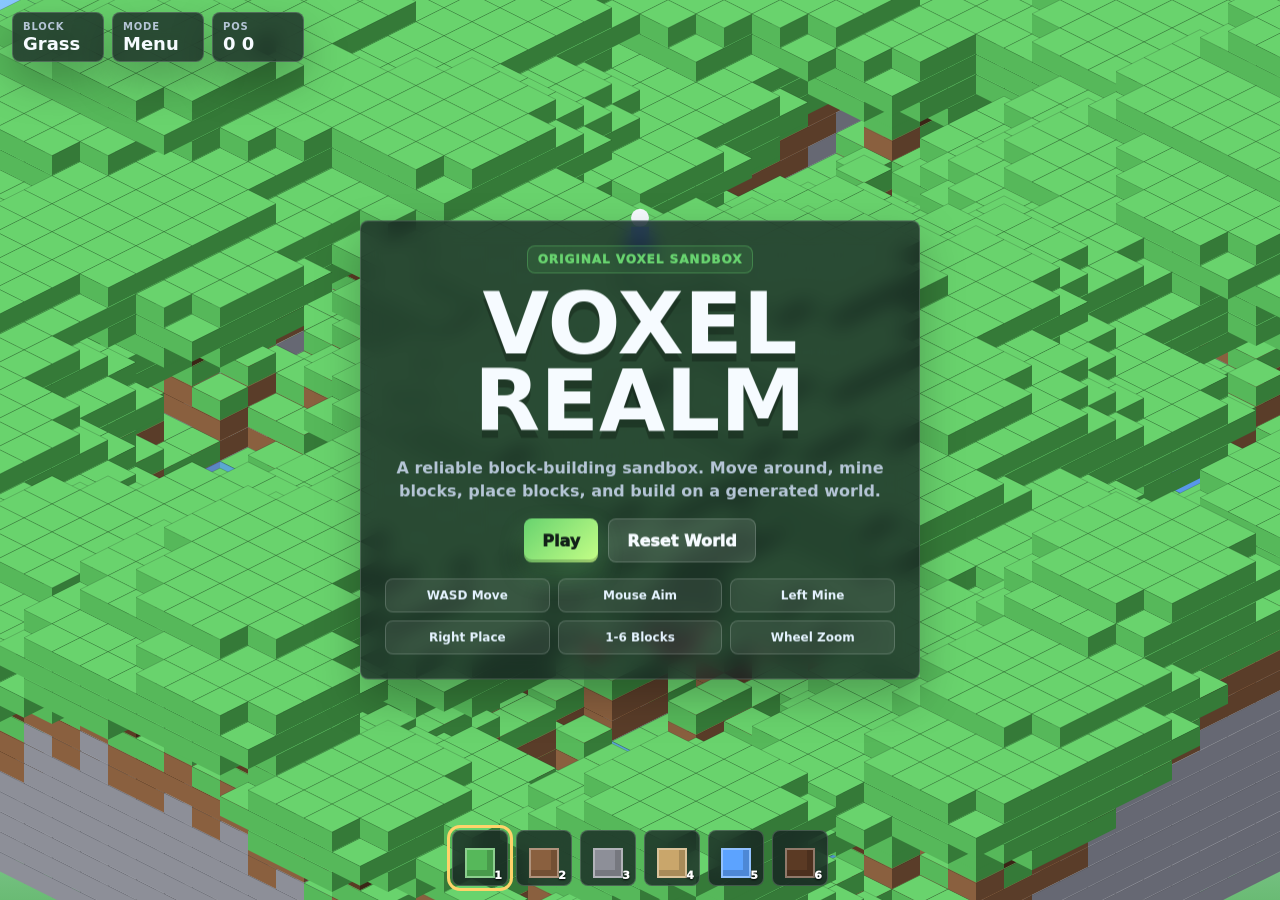
==== index.html @ 58f5f8c8 "Add files via upload" ====
<!doctype html>
<html lang="en">
<head>
  <meta charset="utf-8">
  <meta name="viewport" content="width=device-width, initial-scale=1">
  <title>Voxel Realm</title>
  <link rel="stylesheet" href="./styles.css">
</head>
<body>
  <canvas id="game" width="960" height="540"></canvas>

  <header class="hud" aria-hidden="true">
    <div class="metric"><span>Block</span><strong id="blockName">Grass</strong></div>
    <div class="metric"><span>Mode</span><strong id="mode">Build</strong></div>
    <div class="metric"><span>Pos</span><strong id="pos">0 0</strong></div>
  </header>

  <section class="panel" id="menu">
    <p class="eyebrow">Original voxel sandbox</p>
    <h1>Voxel Realm</h1>
    <p class="copy">A reliable block-building sandbox. Move around, mine blocks, place blocks, and build on a generated world.</p>
    <div class="actions">
      <button id="startBtn" type="button">Play</button>
      <button class="ghost" id="resetBtn" type="button">Reset World</button>
    </div>
    <div class="keys">
      <span>WASD Move</span>
      <span>Mouse Aim</span>
      <span>Left Mine</span>
      <span>Right Place</span>
      <span>1-6 Blocks</span>
      <span>Wheel Zoom</span>
    </div>
  </section>

  <footer class="hotbar" aria-label="Block hotbar">
    <button class="slot active" data-slot="0" type="button"><i style="--c:#56b85a"></i><span>1</span></button>
    <button class="slot" data-slot="1" type="button"><i style="--c:#8a603f"></i><span>2</span></button>
    <button class="slot" data-slot="2" type="button"><i style="--c:#8d8f98"></i><span>3</span></button>
    <button class="slot" data-slot="3" type="button"><i style="--c:#c9a66b"></i><span>4</span></button>
    <button class="slot" data-slot="4" type="button"><i style="--c:#5ca3ff"></i><span>5</span></button>
    <button class="slot" data-slot="5" type="button"><i style="--c:#5b3a24"></i><span>6</span></button>
  </footer>

  <script src="./src/main.js"></script>
</body>
</html>
---- styles.css ----
:root {
  color-scheme: dark;
  --ink: #f6fbff;
  --muted: #b5c5d6;
  --panel: rgba(18, 24, 31, 0.72);
  --line: rgba(246, 251, 255, 0.18);
  --green: #68d36f;
  --gold: #ffd36a;
  font-family: Inter, ui-sans-serif, system-ui, -apple-system, BlinkMacSystemFont, "Segoe UI", sans-serif;
}

* {
  box-sizing: border-box;
}

html,
body {
  width: 100%;
  height: 100%;
  margin: 0;
  overflow: hidden;
  background: #89c8ff;
  color: var(--ink);
}

#game {
  position: fixed;
  inset: 0;
}

canvas {
  display: block;
}

.shade {
  position: fixed;
  inset: 0;
  pointer-events: none;
  background:
    radial-gradient(circle at 50% 42%, transparent 42%, rgba(0, 0, 0, 0.16) 78%),
    linear-gradient(180deg, rgba(255, 255, 255, 0.06), transparent 35%, rgba(0, 0, 0, 0.12));
}

.crosshair {
  position: fixed;
  left: 50%;
  top: 50%;
  width: 22px;
  height: 22px;
  transform: translate(-50%, -50%);
  pointer-events: none;
}

.crosshair::before,
.crosshair::after {
  content: "";
  position: absolute;
  background: rgba(255, 255, 255, 0.88);
  box-shadow: 0 1px 3px rgba(0, 0, 0, 0.45);
}

.crosshair::before {
  left: 10px;
  top: 0;
  width: 2px;
  height: 22px;
}

.crosshair::after {
  left: 0;
  top: 10px;
  width: 22px;
  height: 2px;
}

.hud {
  position: fixed;
  left: 0;
  top: 0;
  z-index: 4;
  display: flex;
  gap: 8px;
  padding: 12px;
  pointer-events: none;
}

.metric,
.panel,
.slot {
  border: 1px solid var(--line);
  border-radius: 8px;
  background: var(--panel);
  box-shadow: 0 18px 44px rgba(0, 0, 0, 0.25);
  backdrop-filter: blur(10px);
}

.metric {
  min-width: 92px;
  padding: 8px 10px;
}

.metric span {
  display: block;
  color: var(--muted);
  font-size: 10px;
  line-height: 1.1;
  font-weight: 900;
  letter-spacing: 0.08em;
  text-transform: uppercase;
}

.metric strong {
  display: block;
  margin-top: 3px;
  font-size: 18px;
  line-height: 1;
  font-variant-numeric: tabular-nums;
}

.panel {
  position: fixed;
  left: 50%;
  top: 50%;
  z-index: 8;
  width: min(calc(100% - 32px), 560px);
  transform: translate(-50%, -50%);
  padding: 24px;
  text-align: center;
}

.panel[hidden] {
  display: none;
}

.eyebrow {
  width: fit-content;
  margin: 0 auto 12px;
  border: 1px solid rgba(104, 211, 111, 0.36);
  border-radius: 8px;
  padding: 7px 10px;
  color: var(--green);
  background: rgba(104, 211, 111, 0.1);
  font-size: 12px;
  line-height: 1;
  font-weight: 950;
  letter-spacing: 0.08em;
  text-transform: uppercase;
}

h1 {
  margin: 0;
  font-size: clamp(48px, 10vw, 86px);
  line-height: 0.9;
  letter-spacing: 0;
  text-transform: uppercase;
  text-shadow: 0 8px 0 rgba(0, 0, 0, 0.24);
}

.copy {
  max-width: 500px;
  margin: 16px auto;
  color: var(--muted);
  font-size: 16px;
  line-height: 1.45;
  font-weight: 650;
}

.warning {
  color: #ffd36a;
}

.warning[hidden] {
  display: none;
}

.actions {
  display: flex;
  justify-content: center;
  flex-wrap: wrap;
  gap: 10px;
}

button {
  appearance: none;
  min-height: 44px;
  border: 0;
  border-radius: 8px;
  padding: 0 18px;
  color: #122018;
  background: linear-gradient(135deg, #68d36f, #c5ff87);
  font: inherit;
  font-weight: 950;
  cursor: pointer;
  box-shadow: inset 0 -3px 0 rgba(0, 0, 0, 0.2), 0 12px 26px rgba(104, 211, 111, 0.22);
}

button.ghost {
  color: var(--ink);
  background: rgba(255, 255, 255, 0.11);
  border: 1px solid var(--line);
  box-shadow: none;
}

.keys {
  display: grid;
  grid-template-columns: repeat(3, 1fr);
  gap: 8px;
  margin-top: 16px;
}

.keys span {
  min-height: 34px;
  display: grid;
  place-items: center;
  border: 1px solid var(--line);
  border-radius: 8px;
  color: #e5f3ff;
  background: rgba(255, 255, 255, 0.07);
  font-size: 12px;
  font-weight: 850;
}

.hotbar {
  position: fixed;
  left: 50%;
  bottom: 14px;
  z-index: 5;
  display: grid;
  grid-template-columns: repeat(6, 56px);
  gap: 8px;
  transform: translateX(-50%);
}

.slot {
  position: relative;
  height: 56px;
  padding: 0;
  background: rgba(18, 24, 31, 0.72);
  box-shadow: none;
}

.slot.active {
  outline: 3px solid var(--gold);
  outline-offset: 2px;
}

.slot i {
  display: block;
  width: 30px;
  height: 30px;
  margin: 9px auto 0;
  border: 2px solid rgba(255, 255, 255, 0.32);
  background: var(--c);
  box-shadow: inset -6px -6px 0 rgba(0, 0, 0, 0.16);
}

.slot span {
  position: absolute;
  right: 5px;
  bottom: 3px;
  color: #fff;
  font-size: 11px;
  font-weight: 950;
  text-shadow: 0 1px 2px #000;
}

@media (max-width: 720px) {
  .hud {
    flex-wrap: wrap;
    padding: 8px;
  }

  .panel {
    padding: 18px;
  }

  .keys {
    grid-template-columns: repeat(2, 1fr);
  }

  .hotbar {
    grid-template-columns: repeat(6, 46px);
  }

  .slot {
    height: 46px;
  }

  .slot i {
    width: 24px;
    height: 24px;
    margin-top: 8px;
  }
}
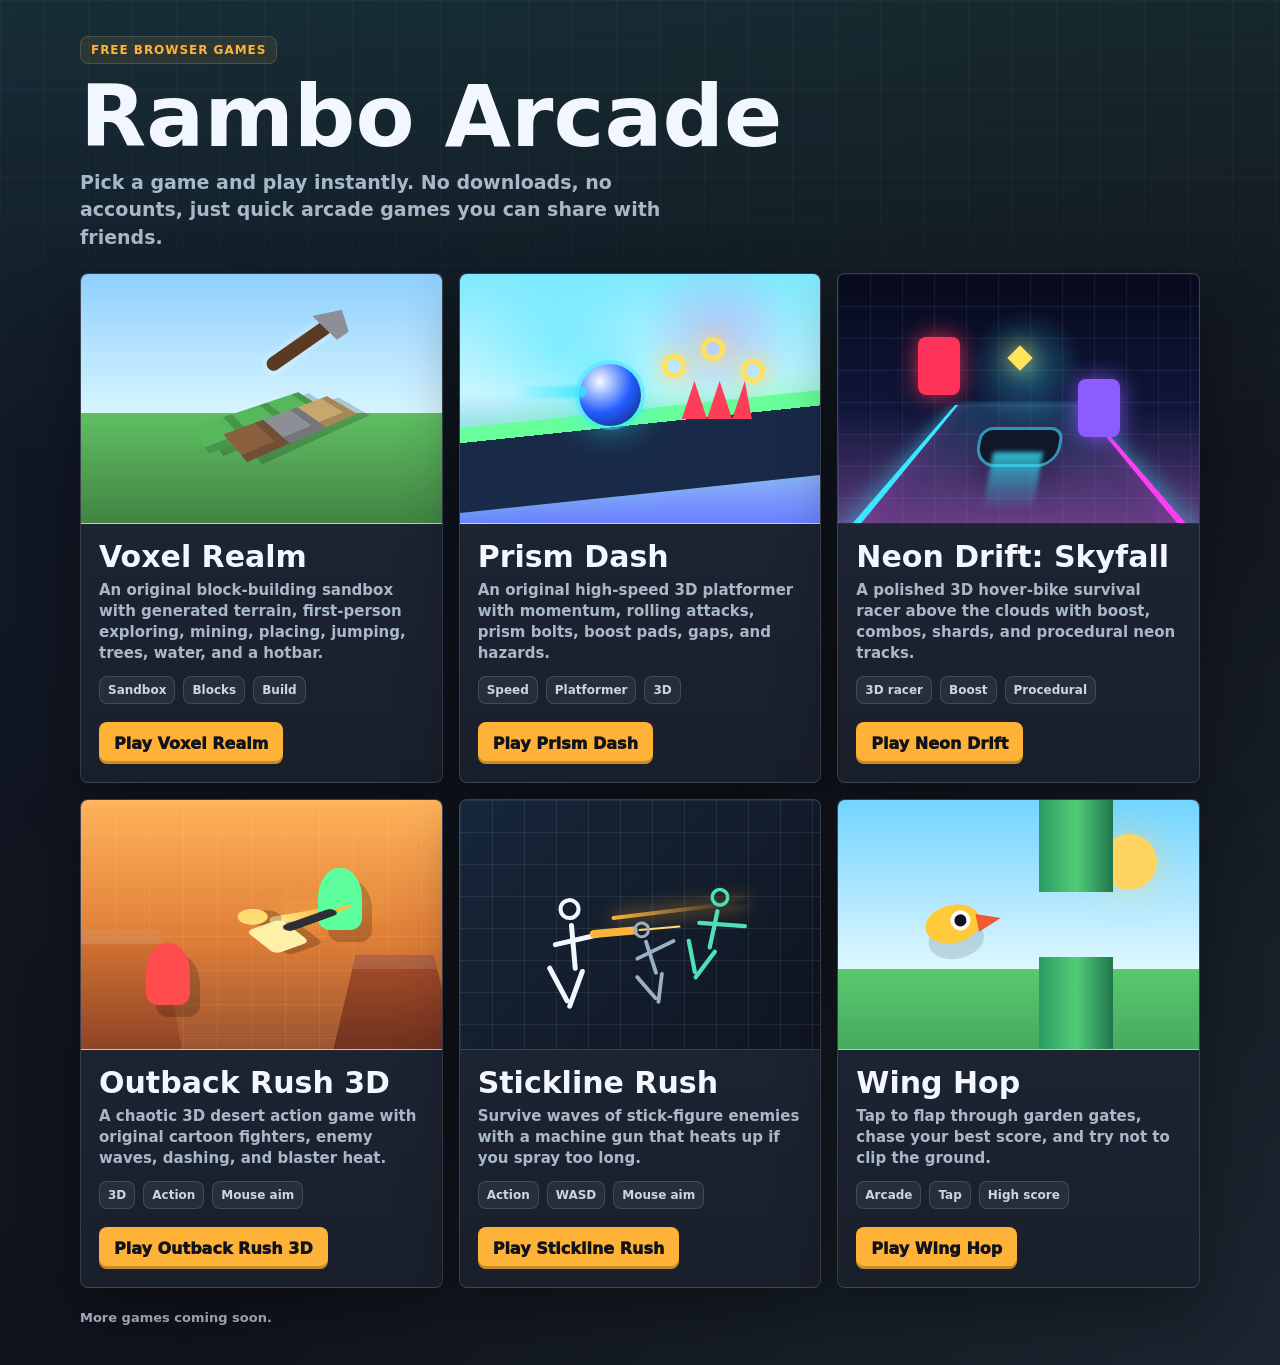
==== commit 48e01833: "Add files via upload" ====
--- a/index.html
+++ b/index.html
@@ -3,45 +3,876 @@
 <head>
   <meta charset="utf-8">
   <meta name="viewport" content="width=device-width, initial-scale=1">
-  <title>Voxel Realm</title>
-  <link rel="stylesheet" href="./styles.css">
+  <title>Rambo Arcade</title>
+  <style>
+    :root {
+      color-scheme: dark;
+      --bg: #10131b;
+      --panel: #191f2b;
+      --panel-2: #202838;
+      --line: rgba(238, 247, 255, 0.14);
+      --ink: #f2f7ff;
+      --muted: #a9b8c9;
+      --gold: #ffb238;
+      --mint: #4ee0b7;
+      --red: #ff5d66;
+      --sky: #71d3ff;
+      font-family: Inter, ui-sans-serif, system-ui, -apple-system, BlinkMacSystemFont, "Segoe UI", sans-serif;
+    }
+
+    * {
+      box-sizing: border-box;
+    }
+
+    html {
+      background: var(--bg);
+    }
+
+    body {
+      min-height: 100vh;
+      margin: 0;
+      color: var(--ink);
+      background:
+        linear-gradient(180deg, rgba(78, 224, 183, 0.1), transparent 34%),
+        linear-gradient(135deg, #111928 0%, #10131b 58%, #1b2630 100%);
+    }
+
+    body::before {
+      content: "";
+      position: fixed;
+      inset: 0;
+      pointer-events: none;
+      background-image:
+        linear-gradient(rgba(238, 247, 255, 0.045) 1px, transparent 1px),
+        linear-gradient(90deg, rgba(238, 247, 255, 0.045) 1px, transparent 1px);
+      background-size: 44px 44px;
+      mask-image: linear-gradient(180deg, rgba(0, 0, 0, 0.8), transparent 78%);
+    }
+
+    main {
+      width: min(1120px, calc(100% - 32px));
+      margin: 0 auto;
+      padding: 36px 0;
+    }
+
+    .top {
+      min-height: 22vh;
+      display: flex;
+      flex-direction: column;
+      justify-content: end;
+      gap: 12px;
+      padding-bottom: 22px;
+    }
+
+    .badge {
+      width: fit-content;
+      border: 1px solid var(--line);
+      border-radius: 8px;
+      padding: 7px 10px;
+      color: var(--gold);
+      background: rgba(255, 178, 56, 0.09);
+      font-size: 12px;
+      line-height: 1;
+      font-weight: 900;
+      letter-spacing: 0.08em;
+      text-transform: uppercase;
+    }
+
+    h1 {
+      max-width: 760px;
+      margin: 0;
+      font-size: clamp(42px, 8vw, 86px);
+      line-height: 0.94;
+      letter-spacing: 0;
+    }
+
+    .intro {
+      max-width: 640px;
+      margin: 0;
+      color: var(--muted);
+      font-size: clamp(16px, 2vw, 19px);
+      line-height: 1.45;
+      font-weight: 650;
+    }
+
+    .grid {
+      display: grid;
+      grid-template-columns: repeat(3, minmax(0, 1fr));
+      gap: 16px;
+    }
+
+    .card {
+      position: relative;
+      min-height: 430px;
+      overflow: hidden;
+      display: flex;
+      flex-direction: column;
+      color: inherit;
+      text-decoration: none;
+      background: linear-gradient(180deg, var(--panel-2), var(--panel));
+      border: 1px solid var(--line);
+      border-radius: 8px;
+      box-shadow: 0 22px 60px rgba(0, 0, 0, 0.32);
+    }
+
+    .card:hover,
+    .card:focus-visible {
+      outline: 2px solid var(--gold);
+      outline-offset: 4px;
+    }
+
+    .preview {
+      position: relative;
+      min-height: 250px;
+      overflow: hidden;
+      border-bottom: 1px solid var(--line);
+    }
+
+    .preview.shooter {
+      background:
+        linear-gradient(rgba(238, 247, 255, 0.08) 1px, transparent 1px),
+        linear-gradient(90deg, rgba(238, 247, 255, 0.08) 1px, transparent 1px),
+        linear-gradient(135deg, #17263a, #0f1520);
+      background-size: 32px 32px, 32px 32px, auto;
+    }
+
+    .preview.wing {
+      background:
+        linear-gradient(180deg, #72d4ff 0%, #dff7ff 68%, #59c86f 68%, #48aa5e 100%);
+    }
+
+    .preview.outback {
+      background:
+        linear-gradient(rgba(255, 247, 232, 0.08) 1px, transparent 1px),
+        linear-gradient(90deg, rgba(255, 247, 232, 0.08) 1px, transparent 1px),
+        linear-gradient(180deg, #ffb35a 0%, #e07f38 55%, #9c5430 100%);
+      background-size: 34px 34px, 34px 34px, auto;
+    }
+
+    .preview.neon {
+      background:
+        radial-gradient(circle at 52% 38%, rgba(57, 231, 255, 0.34), transparent 24%),
+        linear-gradient(rgba(198, 234, 255, 0.08) 1px, transparent 1px),
+        linear-gradient(90deg, rgba(198, 234, 255, 0.08) 1px, transparent 1px),
+        linear-gradient(180deg, #070a1b 0%, #10163a 55%, #5b3978 100%);
+      background-size: auto, 32px 32px, 32px 32px, auto;
+    }
+
+    .neon-track {
+      position: absolute;
+      left: 50%;
+      bottom: -12%;
+      width: 54%;
+      height: 88%;
+      border-left: 5px solid #39e7ff;
+      border-right: 5px solid #ff3df2;
+      background: linear-gradient(180deg, rgba(57, 231, 255, 0.18), rgba(255, 61, 242, 0.08));
+      transform: translateX(-50%) perspective(180px) rotateX(58deg);
+      box-shadow: 0 0 26px rgba(57, 231, 255, 0.55), inset 0 0 24px rgba(255, 61, 242, 0.22);
+    }
+
+    .neon-bike {
+      position: absolute;
+      left: 50%;
+      bottom: 24%;
+      width: 78px;
+      height: 34px;
+      border-radius: 10px 10px 18px 18px;
+      background: #111729;
+      transform: translateX(-50%) skewX(-10deg);
+      box-shadow: 0 0 0 3px rgba(57, 231, 255, 0.55), 0 18px 32px rgba(0, 0, 0, 0.35);
+    }
+
+    .neon-bike::before {
+      content: "";
+      position: absolute;
+      left: 14px;
+      right: 14px;
+      bottom: -46px;
+      height: 58px;
+      background: linear-gradient(180deg, rgba(57, 231, 255, 0.78), transparent);
+      filter: blur(2px);
+    }
+
+    .neon-obstacle {
+      position: absolute;
+      top: 25%;
+      width: 42px;
+      height: 58px;
+      border-radius: 8px;
+      background: #ff335a;
+      box-shadow: 0 0 22px rgba(255, 51, 90, 0.82);
+    }
+
+    .neon-obstacle.one {
+      left: 22%;
+    }
+
+    .neon-obstacle.two {
+      right: 22%;
+      top: 42%;
+      background: #8d5cff;
+      box-shadow: 0 0 22px rgba(141, 92, 255, 0.82);
+    }
+
+    .neon-shard {
+      position: absolute;
+      left: 48%;
+      top: 30%;
+      width: 18px;
+      height: 18px;
+      background: #ffe45e;
+      transform: rotate(45deg);
+      box-shadow: 0 0 22px rgba(255, 228, 94, 0.9);
+    }
+
+    .preview.prism {
+      background:
+        radial-gradient(circle at 28% 30%, rgba(54, 232, 255, 0.38), transparent 28%),
+        radial-gradient(circle at 72% 24%, rgba(255, 75, 216, 0.24), transparent 24%),
+        linear-gradient(180deg, #7ee9ff 0%, #c7f6ff 48%, #6a82ff 100%);
+    }
+
+    .prism-ground {
+      position: absolute;
+      left: -8%;
+      right: -8%;
+      bottom: 12%;
+      height: 34%;
+      background: linear-gradient(180deg, #68ff9b 0 18%, #192a48 18% 100%);
+      transform: skewY(-6deg);
+      box-shadow: 0 -8px 24px rgba(104, 255, 155, 0.44);
+    }
+
+    .prism-orb {
+      position: absolute;
+      left: 33%;
+      bottom: 39%;
+      width: 62px;
+      height: 62px;
+      border-radius: 50%;
+      background: radial-gradient(circle at 34% 28%, #f7fbff, #215dff 52%, #102061 100%);
+      box-shadow: 0 0 0 4px rgba(54, 232, 255, 0.46), 0 0 34px rgba(54, 232, 255, 0.7);
+    }
+
+    .prism-orb::after {
+      content: "";
+      position: absolute;
+      left: -64px;
+      top: 22px;
+      width: 72px;
+      height: 12px;
+      border-radius: 999px;
+      background: linear-gradient(90deg, transparent, rgba(54, 232, 255, 0.8));
+      filter: blur(1px);
+    }
+
+    .prism-bolt {
+      position: absolute;
+      width: 24px;
+      height: 24px;
+      border: 5px solid #ffe15d;
+      border-radius: 50%;
+      box-shadow: 0 0 20px rgba(255, 225, 93, 0.9);
+    }
+
+    .prism-bolt.one {
+      left: 56%;
+      top: 32%;
+    }
+
+    .prism-bolt.two {
+      left: 67%;
+      top: 25%;
+    }
+
+    .prism-bolt.three {
+      left: 78%;
+      top: 34%;
+    }
+
+    .prism-spike {
+      position: absolute;
+      right: 19%;
+      bottom: 42%;
+      width: 70px;
+      height: 38px;
+      background: #ff3d58;
+      clip-path: polygon(0 100%, 18% 0, 36% 100%, 54% 0, 72% 100%, 90% 0, 100% 100%);
+      box-shadow: 0 0 22px rgba(255, 61, 88, 0.7);
+    }
+
+    .preview.voxel {
+      background:
+        linear-gradient(180deg, #8fcfff 0%, #d7f5ff 56%, #5fbf62 56%, #428443 100%);
+    }
+
+    .voxel-stack {
+      position: absolute;
+      left: 13%;
+      right: 11%;
+      bottom: 12%;
+      height: 58%;
+      transform: perspective(260px) rotateX(55deg) rotateZ(-33deg);
+      transform-style: preserve-3d;
+    }
+
+    .cube {
+      position: absolute;
+      width: 44px;
+      height: 44px;
+      background: var(--c);
+      box-shadow: inset -10px -10px 0 rgba(0, 0, 0, 0.18), 9px 9px 0 rgba(0, 0, 0, 0.18);
+    }
+
+    .cube.one { left: 26%; top: 30%; --c: #56b85a; }
+    .cube.two { left: 42%; top: 30%; --c: #56b85a; }
+    .cube.three { left: 58%; top: 30%; --c: #56b85a; }
+    .cube.four { left: 34%; top: 48%; --c: #8a603f; }
+    .cube.five { left: 50%; top: 48%; --c: #8d8f98; }
+    .cube.six { left: 66%; top: 48%; --c: #c9a66b; }
+
+    .voxel-pick {
+      position: absolute;
+      left: 50%;
+      top: 26%;
+      width: 76px;
+      height: 14px;
+      border-radius: 999px;
+      background: #5b3a24;
+      transform: rotate(-35deg);
+      box-shadow: 0 0 0 5px rgba(255,255,255,0.14);
+    }
+
+    .voxel-pick::after {
+      content: "";
+      position: absolute;
+      right: -18px;
+      top: -10px;
+      width: 28px;
+      height: 34px;
+      background: #8d8f98;
+      clip-path: polygon(0 0, 100% 35%, 74% 100%, 24% 100%);
+    }
+
+    .mesa {
+      position: absolute;
+      bottom: 0;
+      width: 34%;
+      height: 48%;
+      background: linear-gradient(180deg, #d87832, #8f4327);
+      clip-path: polygon(18% 0, 82% 0, 100% 100%, 0 100%);
+      box-shadow: inset 0 14px 0 rgba(255, 255, 255, 0.12);
+    }
+
+    .mesa.one {
+      left: -6%;
+    }
+
+    .mesa.two {
+      right: -4%;
+      height: 38%;
+      background: linear-gradient(180deg, #a94f2a, #6f311f);
+    }
+
+    .hero-3d {
+      position: absolute;
+      left: 42%;
+      top: 33%;
+      width: 80px;
+      height: 96px;
+      transform-style: preserve-3d;
+      transform: rotateX(58deg) rotateZ(-34deg);
+    }
+
+    .hero-3d span {
+      position: absolute;
+      display: block;
+      border-radius: 8px;
+      background: #ffdd72;
+      box-shadow: 10px 10px 0 rgba(0, 0, 0, 0.22);
+    }
+
+    .hero-3d .head {
+      left: 24px;
+      top: 0;
+      width: 30px;
+      height: 30px;
+      border-radius: 50%;
+    }
+
+    .hero-3d .body {
+      left: 18px;
+      top: 34px;
+      width: 42px;
+      height: 52px;
+      background: #fff0a8;
+    }
+
+    .hero-3d .blaster {
+      left: 52px;
+      top: 45px;
+      width: 62px;
+      height: 14px;
+      background: #2b2f36;
+      box-shadow: 22px 0 0 -4px #ffbd3f;
+    }
+
+    .enemy-orb {
+      position: absolute;
+      width: 44px;
+      height: 62px;
+      border-radius: 48% 48% 12px 12px;
+      background: #5dff9d;
+      box-shadow: 10px 12px 0 rgba(0, 0, 0, 0.2);
+    }
+
+    .enemy-orb.one {
+      right: 22%;
+      top: 27%;
+    }
+
+    .enemy-orb.two {
+      left: 18%;
+      bottom: 18%;
+      background: #ff4d4d;
+    }
+
+    .blast {
+      position: absolute;
+      left: 52%;
+      top: 43%;
+      width: 30%;
+      height: 8px;
+      border-radius: 999px;
+      background: linear-gradient(90deg, #fff0a8, #ffbd3f, transparent);
+      transform: rotate(-10deg);
+      box-shadow: 0 0 24px rgba(255, 189, 63, 0.9);
+    }
+
+    .sun {
+      position: absolute;
+      top: 34px;
+      right: 42px;
+      width: 56px;
+      height: 56px;
+      border-radius: 50%;
+      background: #ffd460;
+      box-shadow: 0 0 34px rgba(255, 212, 96, 0.44);
+    }
+
+    .gate {
+      position: absolute;
+      top: 0;
+      bottom: 0;
+      width: 74px;
+      background: linear-gradient(90deg, #2a9c63, #53cc78, #1f764c);
+    }
+
+    .gate.left {
+      right: 86px;
+      height: 92px;
+    }
+
+    .gate.right {
+      right: 86px;
+      top: auto;
+      height: 92px;
+    }
+
+    .bird {
+      position: absolute;
+      left: 24%;
+      top: 42%;
+      width: 56px;
+      height: 38px;
+      border-radius: 50%;
+      background: #ffca3a;
+      transform: rotate(-12deg);
+      box-shadow: 0 16px 0 rgba(0, 0, 0, 0.12);
+    }
+
+    .bird::before {
+      content: "";
+      position: absolute;
+      right: -20px;
+      top: 14px;
+      border-left: 24px solid #f05a30;
+      border-top: 9px solid transparent;
+      border-bottom: 9px solid transparent;
+    }
+
+    .bird::after {
+      content: "";
+      position: absolute;
+      right: 10px;
+      top: 7px;
+      width: 12px;
+      height: 12px;
+      border: 4px solid #fff;
+      border-radius: 50%;
+      background: #10131b;
+    }
+
+    .stick {
+      position: absolute;
+      width: 90px;
+      height: 126px;
+      transform-origin: 45px 62px;
+    }
+
+    .stick.hero {
+      left: 19%;
+      top: 39%;
+      transform: rotate(-5deg);
+      color: #f2f7ff;
+    }
+
+    .stick.enemy-one {
+      right: 18%;
+      top: 31%;
+      transform: scale(0.86) rotate(12deg);
+      color: var(--mint);
+    }
+
+    .stick.enemy-two {
+      right: 34%;
+      bottom: 18px;
+      transform: scale(0.76) rotate(-18deg);
+      color: #9bb0c5;
+    }
+
+    .stick i,
+    .stick i::before,
+    .stick i::after {
+      position: absolute;
+      display: block;
+      content: "";
+      border-radius: 999px;
+      background: currentColor;
+    }
+
+    .stick .head {
+      left: 35px;
+      top: 0;
+      width: 22px;
+      height: 22px;
+      border: 4px solid currentColor;
+      background: transparent;
+    }
+
+    .stick .body {
+      left: 44px;
+      top: 25px;
+      width: 5px;
+      height: 48px;
+    }
+
+    .stick .arms {
+      left: 26px;
+      top: 39px;
+      width: 58px;
+      height: 5px;
+      transform: rotate(-8deg);
+    }
+
+    .stick .legs {
+      left: 43px;
+      top: 70px;
+      width: 5px;
+      height: 42px;
+      transform: rotate(25deg);
+    }
+
+    .stick .legs::after {
+      left: -18px;
+      top: 2px;
+      width: 5px;
+      height: 42px;
+      transform: rotate(-48deg);
+    }
+
+    .gun {
+      position: absolute;
+      left: 64px;
+      top: 34px;
+      width: 48px;
+      height: 8px;
+      border-radius: 999px;
+      background: var(--gold);
+      box-shadow: 46px 0 0 -3px #ffdd72;
+    }
+
+    .beam {
+      position: absolute;
+      left: 42%;
+      top: 43%;
+      width: 38%;
+      height: 4px;
+      border-radius: 999px;
+      background: linear-gradient(90deg, var(--gold), transparent);
+      transform: rotate(-7deg);
+      box-shadow: 0 0 18px rgba(255, 178, 56, 0.9);
+    }
+
+    .content {
+      flex: 1;
+      display: flex;
+      flex-direction: column;
+      justify-content: space-between;
+      gap: 18px;
+      padding: 18px;
+    }
+
+    .content h2 {
+      margin: 0;
+      font-size: 30px;
+      line-height: 1;
+      letter-spacing: 0;
+    }
+
+    .content p {
+      margin: 8px 0 0;
+      color: var(--muted);
+      font-size: 15px;
+      line-height: 1.4;
+      font-weight: 650;
+    }
+
+    .meta {
+      display: flex;
+      flex-wrap: wrap;
+      gap: 8px;
+      margin-top: 12px;
+    }
+
+    .meta span {
+      border: 1px solid var(--line);
+      border-radius: 8px;
+      padding: 6px 8px;
+      color: #c9d6e5;
+      background: rgba(255, 255, 255, 0.06);
+      font-size: 12px;
+      font-weight: 800;
+    }
+
+    .play {
+      width: fit-content;
+      min-height: 42px;
+      display: inline-grid;
+      place-items: center;
+      padding: 0 15px;
+      border-radius: 8px;
+      color: #10131b;
+      background: var(--gold);
+      font-weight: 950;
+      box-shadow: inset 0 -3px 0 rgba(0, 0, 0, 0.22);
+    }
+
+    footer {
+      padding: 22px 0 4px;
+      color: var(--muted);
+      font-size: 13px;
+      font-weight: 650;
+    }
+
+    @media (max-width: 760px) {
+      main {
+        width: min(100% - 24px, 560px);
+        padding: 24px 0;
+      }
+
+      .top {
+        min-height: 0;
+      }
+
+      .grid {
+        grid-template-columns: 1fr;
+      }
+
+      .card {
+        min-height: 0;
+      }
+
+      .preview {
+        min-height: 220px;
+      }
+    }
+
+    @media (min-width: 761px) and (max-width: 980px) {
+      .grid {
+        grid-template-columns: repeat(2, minmax(0, 1fr));
+      }
+    }
+  </style>
 </head>
 <body>
-  <canvas id="game" width="960" height="540"></canvas>
-
-  <header class="hud" aria-hidden="true">
-    <div class="metric"><span>Block</span><strong id="blockName">Grass</strong></div>
-    <div class="metric"><span>Mode</span><strong id="mode">Build</strong></div>
-    <div class="metric"><span>Pos</span><strong id="pos">0 0</strong></div>
-  </header>
-
-  <section class="panel" id="menu">
-    <p class="eyebrow">Original voxel sandbox</p>
-    <h1>Voxel Realm</h1>
-    <p class="copy">A reliable block-building sandbox. Move around, mine blocks, place blocks, and build on a generated world.</p>
-    <div class="actions">
-      <button id="startBtn" type="button">Play</button>
-      <button class="ghost" id="resetBtn" type="button">Reset World</button>
-    </div>
-    <div class="keys">
-      <span>WASD Move</span>
-      <span>Mouse Aim</span>
-      <span>Left Mine</span>
-      <span>Right Place</span>
-      <span>1-6 Blocks</span>
-      <span>Wheel Zoom</span>
-    </div>
-  </section>
-
-  <footer class="hotbar" aria-label="Block hotbar">
-    <button class="slot active" data-slot="0" type="button"><i style="--c:#56b85a"></i><span>1</span></button>
-    <button class="slot" data-slot="1" type="button"><i style="--c:#8a603f"></i><span>2</span></button>
-    <button class="slot" data-slot="2" type="button"><i style="--c:#8d8f98"></i><span>3</span></button>
-    <button class="slot" data-slot="3" type="button"><i style="--c:#c9a66b"></i><span>4</span></button>
-    <button class="slot" data-slot="4" type="button"><i style="--c:#5ca3ff"></i><span>5</span></button>
-    <button class="slot" data-slot="5" type="button"><i style="--c:#5b3a24"></i><span>6</span></button>
-  </footer>
-
-  <script src="./src/main.js"></script>
+  <main>
+    <section class="top">
+      <div class="badge">Free browser games</div>
+      <h1>Rambo Arcade</h1>
+      <p class="intro">Pick a game and play instantly. No downloads, no accounts, just quick arcade games you can share with friends.</p>
+    </section>
+
+    <section class="grid" aria-label="Games">
+      <a class="card" href="voxel-realm/">
+        <div class="preview voxel" aria-hidden="true">
+          <div class="voxel-pick"></div>
+          <div class="voxel-stack">
+            <div class="cube one"></div>
+            <div class="cube two"></div>
+            <div class="cube three"></div>
+            <div class="cube four"></div>
+            <div class="cube five"></div>
+            <div class="cube six"></div>
+          </div>
+        </div>
+        <div class="content">
+          <div>
+            <h2>Voxel Realm</h2>
+            <p>An original block-building sandbox with generated terrain, first-person exploring, mining, placing, jumping, trees, water, and a hotbar.</p>
+            <div class="meta">
+              <span>Sandbox</span>
+              <span>Blocks</span>
+              <span>Build</span>
+            </div>
+          </div>
+          <div class="play">Play Voxel Realm</div>
+        </div>
+      </a>
+
+      <a class="card" href="prism-dash/">
+        <div class="preview prism" aria-hidden="true">
+          <div class="prism-ground"></div>
+          <div class="prism-orb"></div>
+          <div class="prism-bolt one"></div>
+          <div class="prism-bolt two"></div>
+          <div class="prism-bolt three"></div>
+          <div class="prism-spike"></div>
+        </div>
+        <div class="content">
+          <div>
+            <h2>Prism Dash</h2>
+            <p>An original high-speed 3D platformer with momentum, rolling attacks, prism bolts, boost pads, gaps, and hazards.</p>
+            <div class="meta">
+              <span>Speed</span>
+              <span>Platformer</span>
+              <span>3D</span>
+            </div>
+          </div>
+          <div class="play">Play Prism Dash</div>
+        </div>
+      </a>
+
+      <a class="card" href="neon-drift-skyfall/">
+        <div class="preview neon" aria-hidden="true">
+          <div class="neon-track"></div>
+          <div class="neon-obstacle one"></div>
+          <div class="neon-obstacle two"></div>
+          <div class="neon-shard"></div>
+          <div class="neon-bike"></div>
+        </div>
+        <div class="content">
+          <div>
+            <h2>Neon Drift: Skyfall</h2>
+            <p>A polished 3D hover-bike survival racer above the clouds with boost, combos, shards, and procedural neon tracks.</p>
+            <div class="meta">
+              <span>3D racer</span>
+              <span>Boost</span>
+              <span>Procedural</span>
+            </div>
+          </div>
+          <div class="play">Play Neon Drift</div>
+        </div>
+      </a>
+
+      <a class="card" href="outback-rush-3d.html">
+        <div class="preview outback" aria-hidden="true">
+          <div class="mesa one"></div>
+          <div class="mesa two"></div>
+          <div class="blast"></div>
+          <div class="enemy-orb one"></div>
+          <div class="enemy-orb two"></div>
+          <div class="hero-3d">
+            <span class="head"></span>
+            <span class="body"></span>
+            <span class="blaster"></span>
+          </div>
+        </div>
+        <div class="content">
+          <div>
+            <h2>Outback Rush 3D</h2>
+            <p>A chaotic 3D desert action game with original cartoon fighters, enemy waves, dashing, and blaster heat.</p>
+            <div class="meta">
+              <span>3D</span>
+              <span>Action</span>
+              <span>Mouse aim</span>
+            </div>
+          </div>
+          <div class="play">Play Outback Rush 3D</div>
+        </div>
+      </a>
+
+      <a class="card" href="stick-shooter.html">
+        <div class="preview shooter" aria-hidden="true">
+          <div class="beam"></div>
+          <div class="stick hero">
+            <i class="head"></i>
+            <i class="body"></i>
+            <i class="arms"></i>
+            <i class="legs"></i>
+            <span class="gun"></span>
+          </div>
+          <div class="stick enemy-one">
+            <i class="head"></i>
+            <i class="body"></i>
+            <i class="arms"></i>
+            <i class="legs"></i>
+          </div>
+          <div class="stick enemy-two">
+            <i class="head"></i>
+            <i class="body"></i>
+            <i class="arms"></i>
+            <i class="legs"></i>
+          </div>
+        </div>
+        <div class="content">
+          <div>
+            <h2>Stickline Rush</h2>
+            <p>Survive waves of stick-figure enemies with a machine gun that heats up if you spray too long.</p>
+            <div class="meta">
+              <span>Action</span>
+              <span>WASD</span>
+              <span>Mouse aim</span>
+            </div>
+          </div>
+          <div class="play">Play Stickline Rush</div>
+        </div>
+      </a>
+
+      <a class="card" href="wing-hop.html">
+        <div class="preview wing" aria-hidden="true">
+          <div class="sun"></div>
+          <div class="gate left"></div>
+          <div class="gate right"></div>
+          <div class="bird"></div>
+        </div>
+        <div class="content">
+          <div>
+            <h2>Wing Hop</h2>
+            <p>Tap to flap through garden gates, chase your best score, and try not to clip the ground.</p>
+            <div class="meta">
+              <span>Arcade</span>
+              <span>Tap</span>
+              <span>High score</span>
+            </div>
+          </div>
+          <div class="play">Play Wing Hop</div>
+        </div>
+      </a>
+    </section>
+
+    <footer>More games coming soon.</footer>
+  </main>
 </body>
 </html>
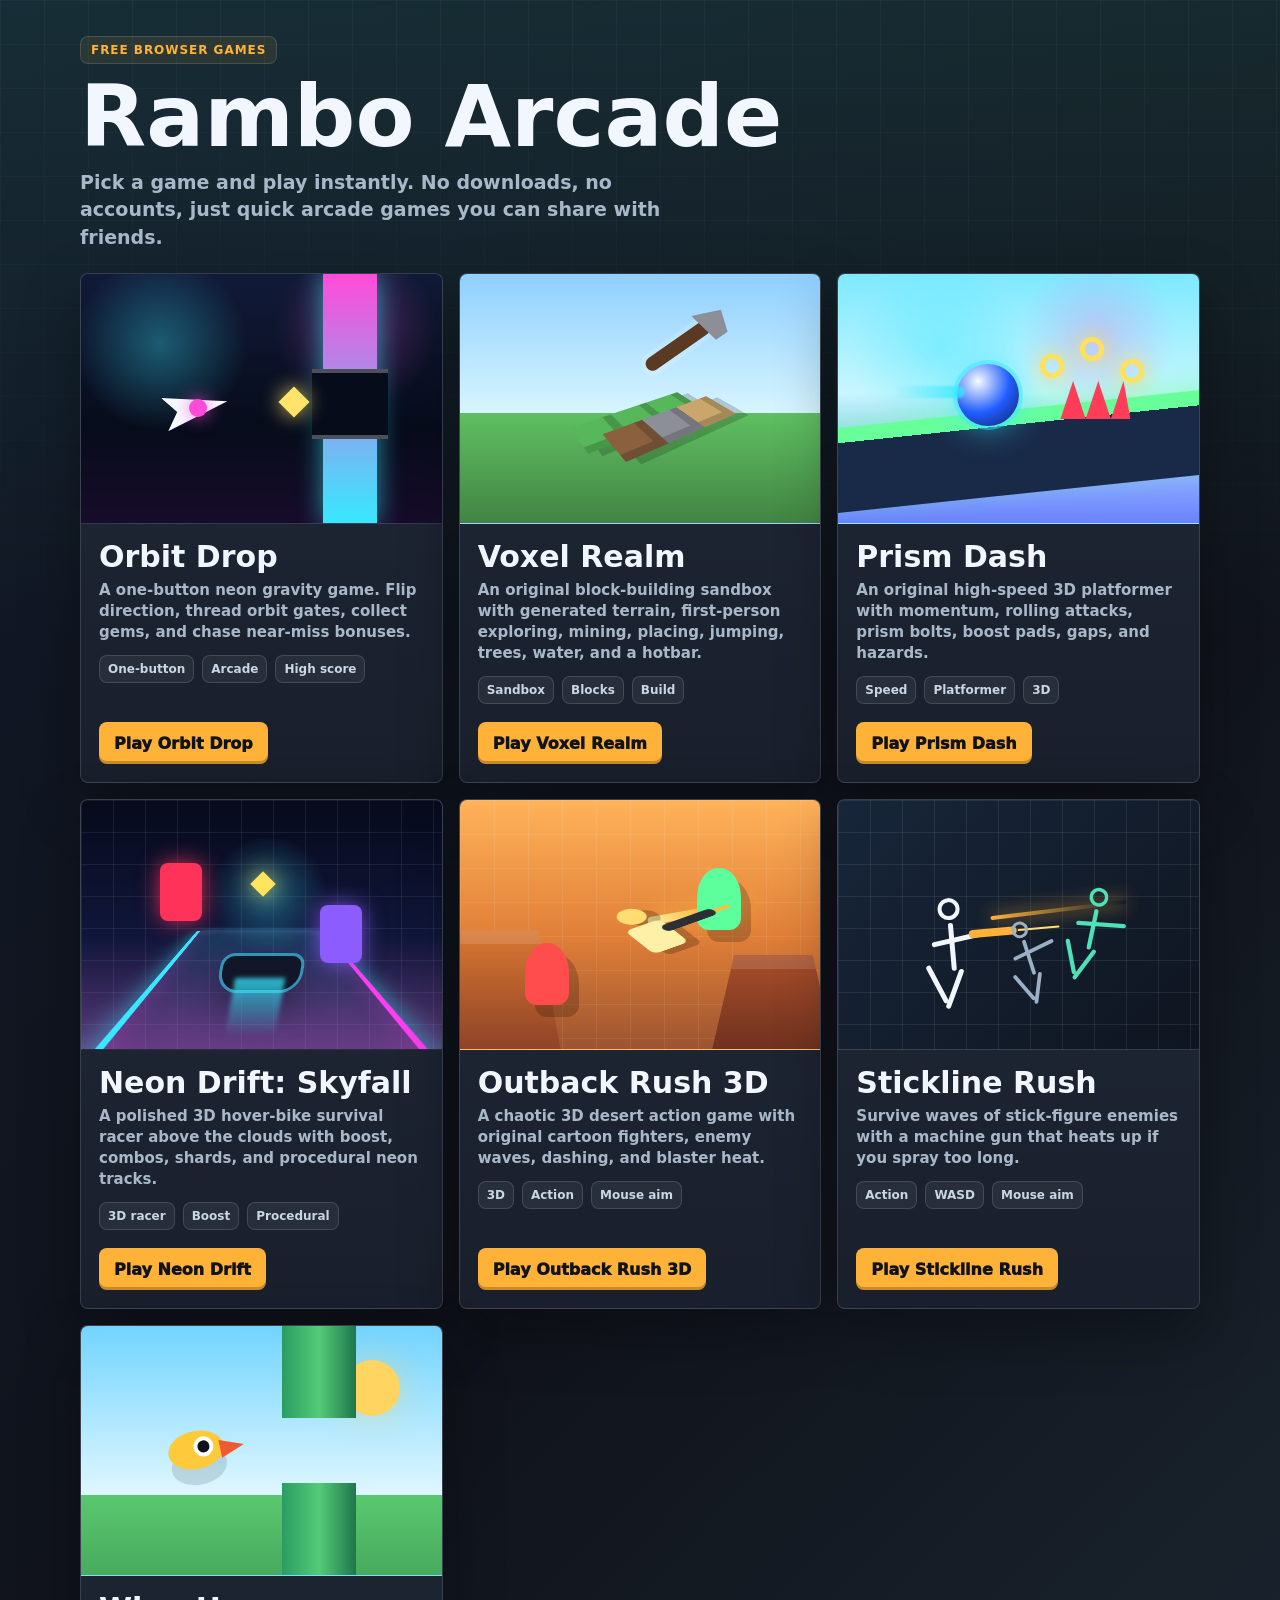
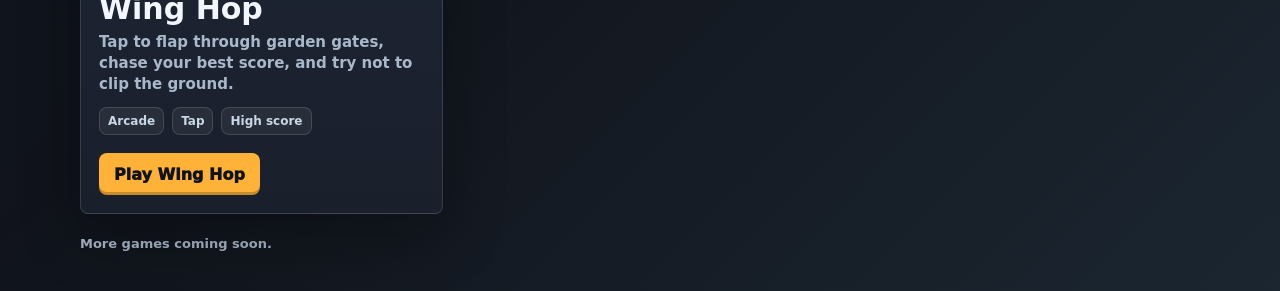
==== commit 4a41046c: "Add files via upload" ====
--- a/index.html
+++ b/index.html
@@ -307,6 +307,68 @@
         linear-gradient(180deg, #8fcfff 0%, #d7f5ff 56%, #5fbf62 56%, #428443 100%);
     }
 
+    .preview.orbit {
+      background:
+        radial-gradient(circle at 22% 28%, rgba(55, 232, 255, 0.34), transparent 26%),
+        radial-gradient(circle at 76% 22%, rgba(255, 75, 216, 0.28), transparent 24%),
+        linear-gradient(180deg, #111a38 0%, #070c1b 62%, #170c2a 100%);
+    }
+
+    .orbit-gate {
+      position: absolute;
+      right: 18%;
+      top: 0;
+      width: 54px;
+      height: 100%;
+      background: linear-gradient(180deg, #ff4bd8, #37e8ff);
+      box-shadow: 0 0 26px rgba(55, 232, 255, 0.62);
+    }
+
+    .orbit-gap {
+      position: absolute;
+      right: 15%;
+      top: 38%;
+      width: 76px;
+      height: 28%;
+      background: #070c1b;
+      border-top: 4px solid rgba(255, 255, 255, 0.28);
+      border-bottom: 4px solid rgba(255, 255, 255, 0.28);
+    }
+
+    .orbit-ship {
+      position: absolute;
+      left: 23%;
+      top: 47%;
+      width: 64px;
+      height: 34px;
+      background: #f7fbff;
+      clip-path: polygon(100% 50%, 0 0, 20% 50%, 0 100%);
+      filter: drop-shadow(0 0 18px rgba(55, 232, 255, 0.82));
+      transform: rotate(-12deg);
+    }
+
+    .orbit-core {
+      position: absolute;
+      left: 30%;
+      top: 50%;
+      width: 18px;
+      height: 18px;
+      border-radius: 50%;
+      background: #ff4bd8;
+      box-shadow: 0 0 18px rgba(255, 75, 216, 0.9);
+    }
+
+    .orbit-gem {
+      position: absolute;
+      right: 38%;
+      top: 47%;
+      width: 22px;
+      height: 22px;
+      background: #ffe36a;
+      transform: rotate(45deg);
+      box-shadow: 0 0 20px rgba(255, 227, 106, 0.9);
+    }
+
     .voxel-stack {
       position: absolute;
       left: 13%;
@@ -715,6 +777,28 @@
     </section>
 
     <section class="grid" aria-label="Games">
+      <a class="card" href="orbit-drop.html">
+        <div class="preview orbit" aria-hidden="true">
+          <div class="orbit-gate"></div>
+          <div class="orbit-gap"></div>
+          <div class="orbit-gem"></div>
+          <div class="orbit-ship"></div>
+          <div class="orbit-core"></div>
+        </div>
+        <div class="content">
+          <div>
+            <h2>Orbit Drop</h2>
+            <p>A one-button neon gravity game. Flip direction, thread orbit gates, collect gems, and chase near-miss bonuses.</p>
+            <div class="meta">
+              <span>One-button</span>
+              <span>Arcade</span>
+              <span>High score</span>
+            </div>
+          </div>
+          <div class="play">Play Orbit Drop</div>
+        </div>
+      </a>
+
       <a class="card" href="voxel-realm/">
         <div class="preview voxel" aria-hidden="true">
           <div class="voxel-pick"></div>
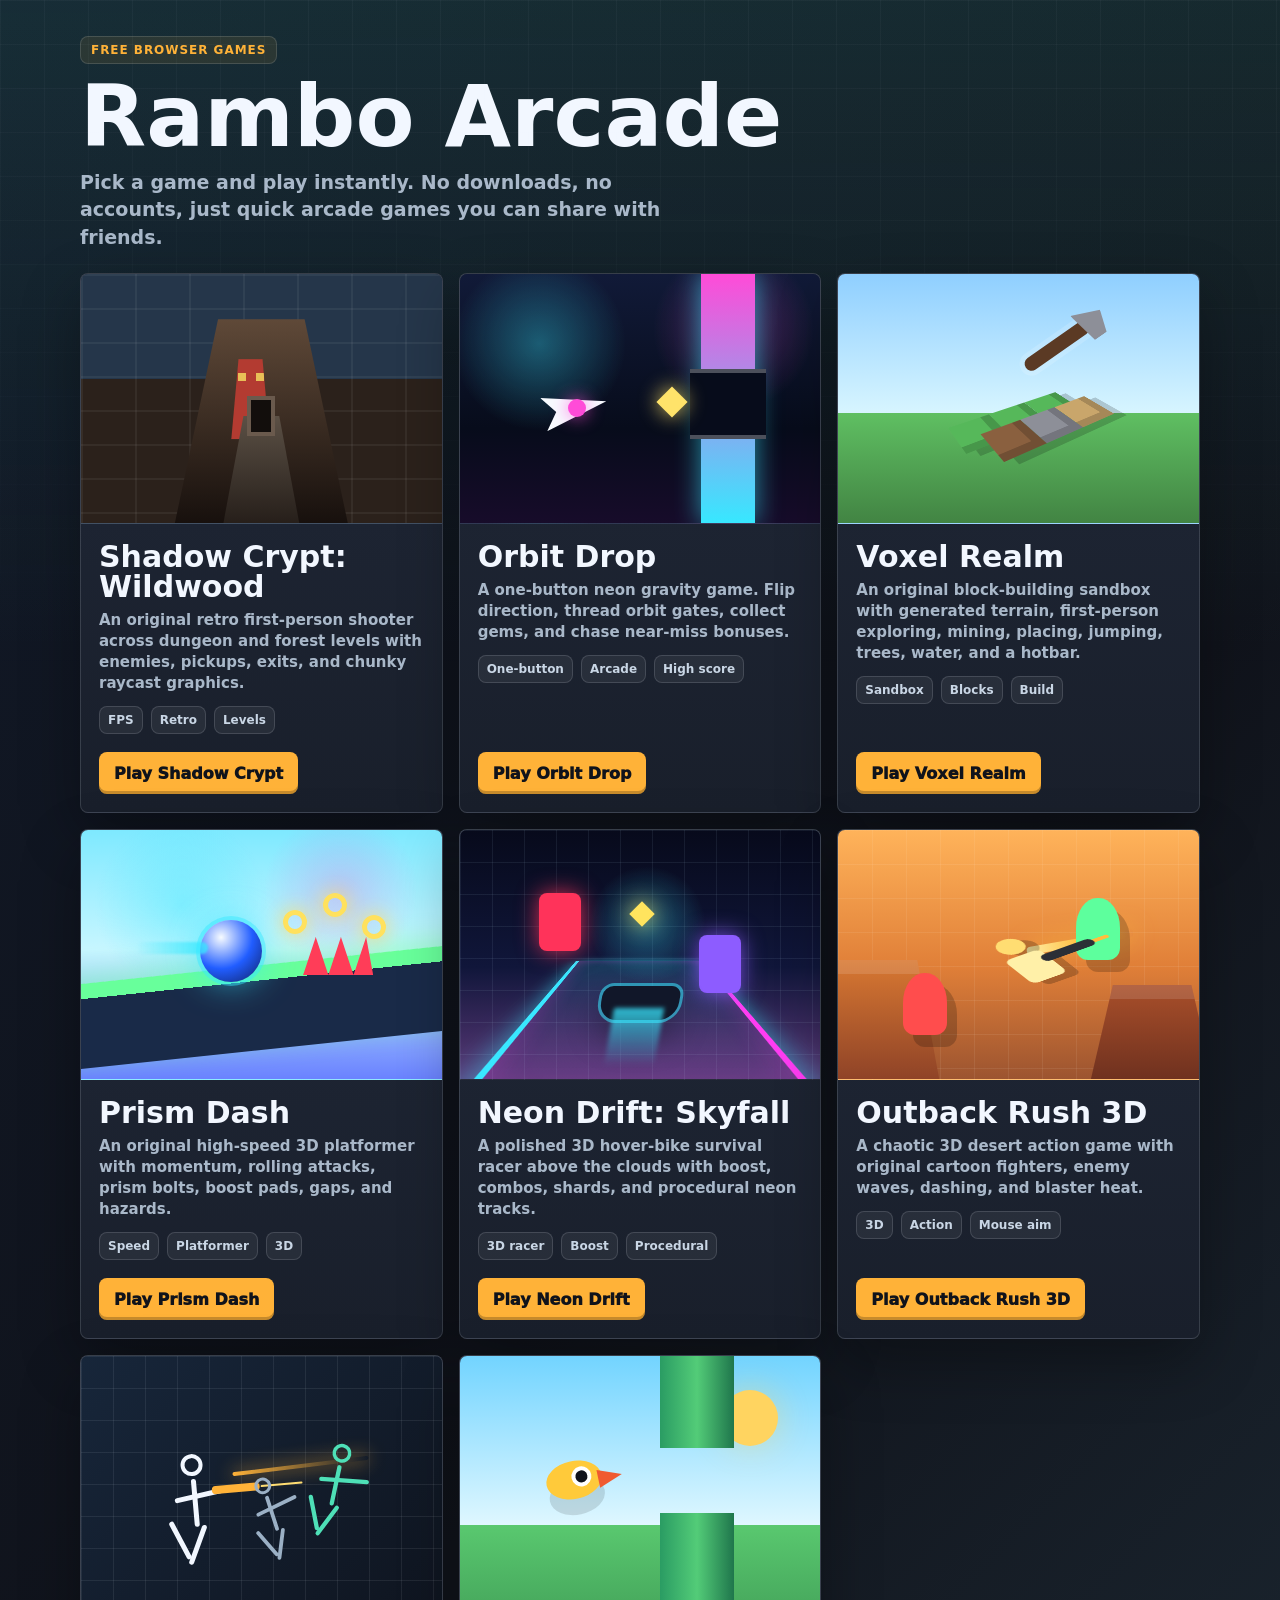
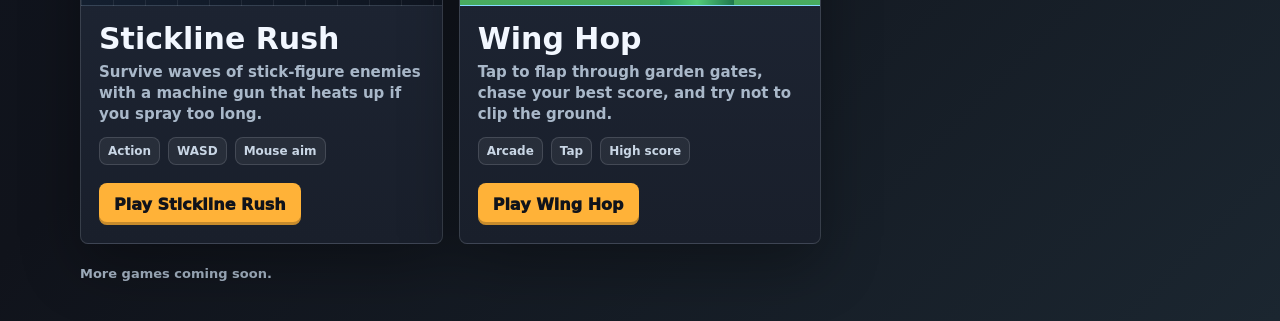
==== commit 2d274e19: "Add files via upload" ====
--- a/index.html
+++ b/index.html
@@ -369,6 +369,79 @@
       box-shadow: 0 0 20px rgba(255, 227, 106, 0.9);
     }
 
+    .preview.crypt {
+      background:
+        linear-gradient(180deg, #25364a 0 42%, #2b211b 42% 100%);
+      overflow: hidden;
+    }
+
+    .crypt-wall {
+      position: absolute;
+      inset: 0;
+      background-image:
+        linear-gradient(rgba(255,255,255,0.08) 2px, transparent 2px),
+        linear-gradient(90deg, rgba(255,255,255,0.08) 2px, transparent 2px);
+      background-size: 54px 34px;
+      opacity: 0.7;
+    }
+
+    .crypt-corridor {
+      position: absolute;
+      left: 26%;
+      right: 26%;
+      top: 18%;
+      bottom: 0;
+      background: linear-gradient(180deg, #5f4938, #17100d);
+      clip-path: polygon(25% 0, 75% 0, 100% 100%, 0 100%);
+      box-shadow: 0 0 38px rgba(0,0,0,0.55);
+    }
+
+    .crypt-enemy {
+      position: absolute;
+      left: 47%;
+      top: 34%;
+      width: 48px;
+      height: 80px;
+      transform: translateX(-50%);
+      background: #b33b31;
+      clip-path: polygon(25% 0, 75% 0, 90% 100%, 10% 100%);
+      box-shadow: 0 0 24px rgba(224,68,53,0.65);
+    }
+
+    .crypt-enemy::before {
+      content: "";
+      position: absolute;
+      left: 11px;
+      top: 14px;
+      width: 8px;
+      height: 8px;
+      background: #e8bf57;
+      box-shadow: 18px 0 0 #e8bf57;
+    }
+
+    .crypt-gun {
+      position: absolute;
+      left: 50%;
+      bottom: -5%;
+      width: 112px;
+      height: 120px;
+      transform: translateX(-50%);
+      background: linear-gradient(180deg, #5b5045, #201915);
+      clip-path: polygon(34% 0, 66% 0, 86% 100%, 14% 100%);
+      box-shadow: 0 -10px 0 rgba(0,0,0,0.25);
+    }
+
+    .crypt-muzzle {
+      position: absolute;
+      left: 50%;
+      bottom: 35%;
+      width: 28px;
+      height: 40px;
+      transform: translateX(-50%);
+      background: #120e0c;
+      border: 4px solid #6a5a4d;
+    }
+
     .voxel-stack {
       position: absolute;
       left: 13%;
@@ -777,6 +850,28 @@
     </section>
 
     <section class="grid" aria-label="Games">
+      <a class="card" href="shadow-crypt.html">
+        <div class="preview crypt" aria-hidden="true">
+          <div class="crypt-wall"></div>
+          <div class="crypt-corridor"></div>
+          <div class="crypt-enemy"></div>
+          <div class="crypt-gun"></div>
+          <div class="crypt-muzzle"></div>
+        </div>
+        <div class="content">
+          <div>
+            <h2>Shadow Crypt: Wildwood</h2>
+            <p>An original retro first-person shooter across dungeon and forest levels with enemies, pickups, exits, and chunky raycast graphics.</p>
+            <div class="meta">
+              <span>FPS</span>
+              <span>Retro</span>
+              <span>Levels</span>
+            </div>
+          </div>
+          <div class="play">Play Shadow Crypt</div>
+        </div>
+      </a>
+
       <a class="card" href="orbit-drop.html">
         <div class="preview orbit" aria-hidden="true">
           <div class="orbit-gate"></div>
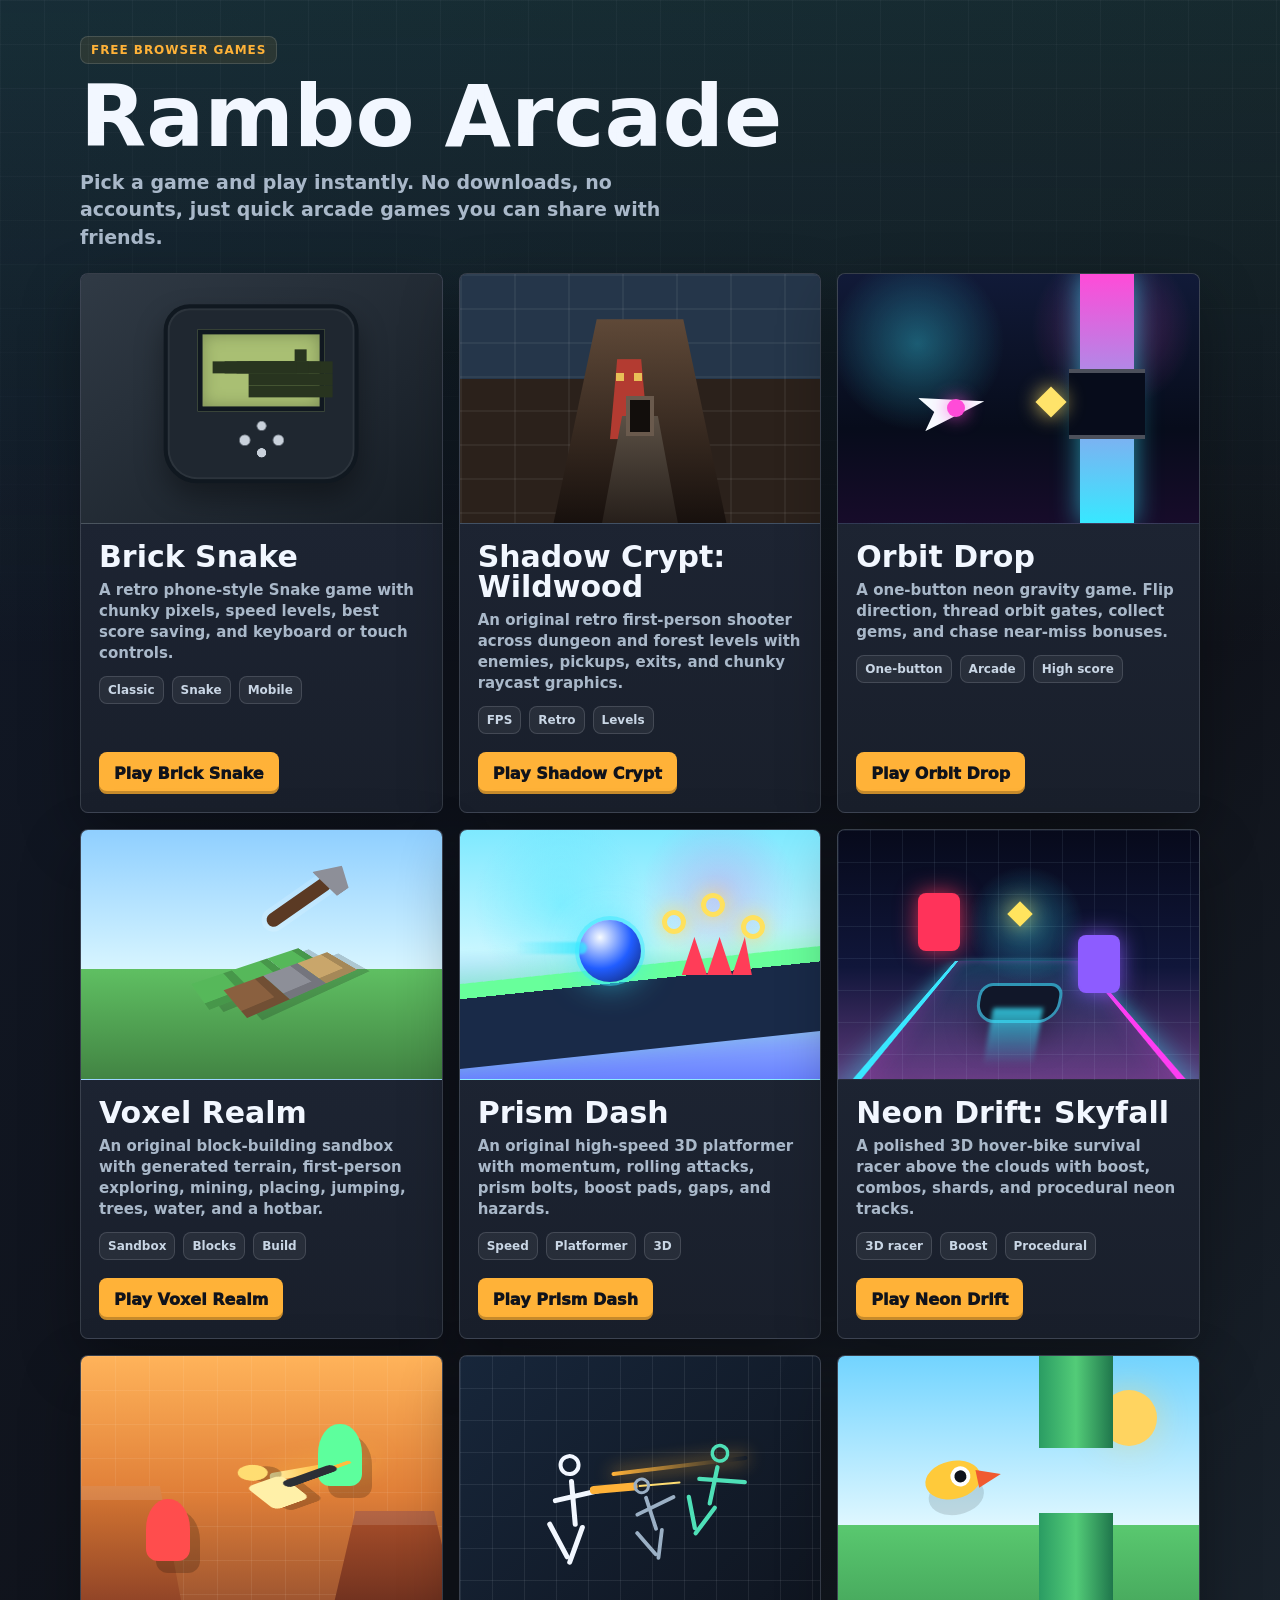
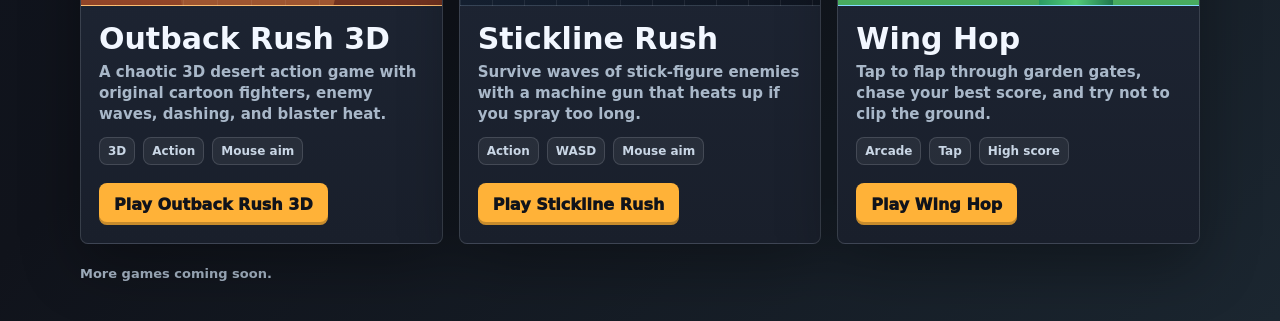
==== commit b843d1ca: "Add files via upload" ====
--- a/index.html
+++ b/index.html
@@ -375,6 +375,73 @@
       overflow: hidden;
     }
 
+    .preview.snake {
+      background: linear-gradient(145deg, #303a45, #161d25);
+    }
+
+    .snake-phone {
+      position: absolute;
+      left: 50%;
+      top: 48%;
+      width: 54%;
+      height: 72%;
+      border-radius: 26px 26px 34px 34px;
+      background: #1f2730;
+      border: 4px solid #101820;
+      transform: translate(-50%, -50%);
+      box-shadow: inset 0 0 0 2px rgba(255,255,255,0.06), 0 14px 28px rgba(0,0,0,0.35);
+    }
+
+    .snake-screen {
+      position: absolute;
+      left: 16%;
+      right: 16%;
+      top: 12%;
+      height: 48%;
+      background: #a9bf73;
+      border: 5px solid #101820;
+      box-shadow: inset 0 0 16px rgba(40,52,31,0.35);
+    }
+
+    .snake-line {
+      position: absolute;
+      left: 24%;
+      top: 31%;
+      width: 45%;
+      height: 12px;
+      background: #28341f;
+      box-shadow:
+        12px 0 0 #28341f,
+        24px 0 0 #28341f,
+        36px 0 0 #28341f,
+        36px 12px 0 #28341f,
+        36px 24px 0 #28341f;
+    }
+
+    .snake-food {
+      position: absolute;
+      right: 26%;
+      top: 24%;
+      width: 12px;
+      height: 12px;
+      background: #28341f;
+    }
+
+    .snake-keypad {
+      position: absolute;
+      left: 50%;
+      bottom: 11%;
+      width: 45%;
+      height: 25%;
+      transform: translateX(-50%);
+      background:
+        radial-gradient(circle at 50% 18%, #dce5ef 0 8%, transparent 9%),
+        radial-gradient(circle at 30% 52%, #dce5ef 0 8%, transparent 9%),
+        radial-gradient(circle at 70% 52%, #dce5ef 0 8%, transparent 9%),
+        radial-gradient(circle at 50% 82%, #dce5ef 0 8%, transparent 9%);
+      opacity: 0.9;
+    }
+
     .crypt-wall {
       position: absolute;
       inset: 0;
@@ -850,6 +917,29 @@
     </section>
 
     <section class="grid" aria-label="Games">
+      <a class="card" href="nokia-snake.html">
+        <div class="preview snake" aria-hidden="true">
+          <div class="snake-phone">
+            <div class="snake-screen"></div>
+            <div class="snake-line"></div>
+            <div class="snake-food"></div>
+            <div class="snake-keypad"></div>
+          </div>
+        </div>
+        <div class="content">
+          <div>
+            <h2>Brick Snake</h2>
+            <p>A retro phone-style Snake game with chunky pixels, speed levels, best score saving, and keyboard or touch controls.</p>
+            <div class="meta">
+              <span>Classic</span>
+              <span>Snake</span>
+              <span>Mobile</span>
+            </div>
+          </div>
+          <div class="play">Play Brick Snake</div>
+        </div>
+      </a>
+
       <a class="card" href="shadow-crypt.html">
         <div class="preview crypt" aria-hidden="true">
           <div class="crypt-wall"></div>
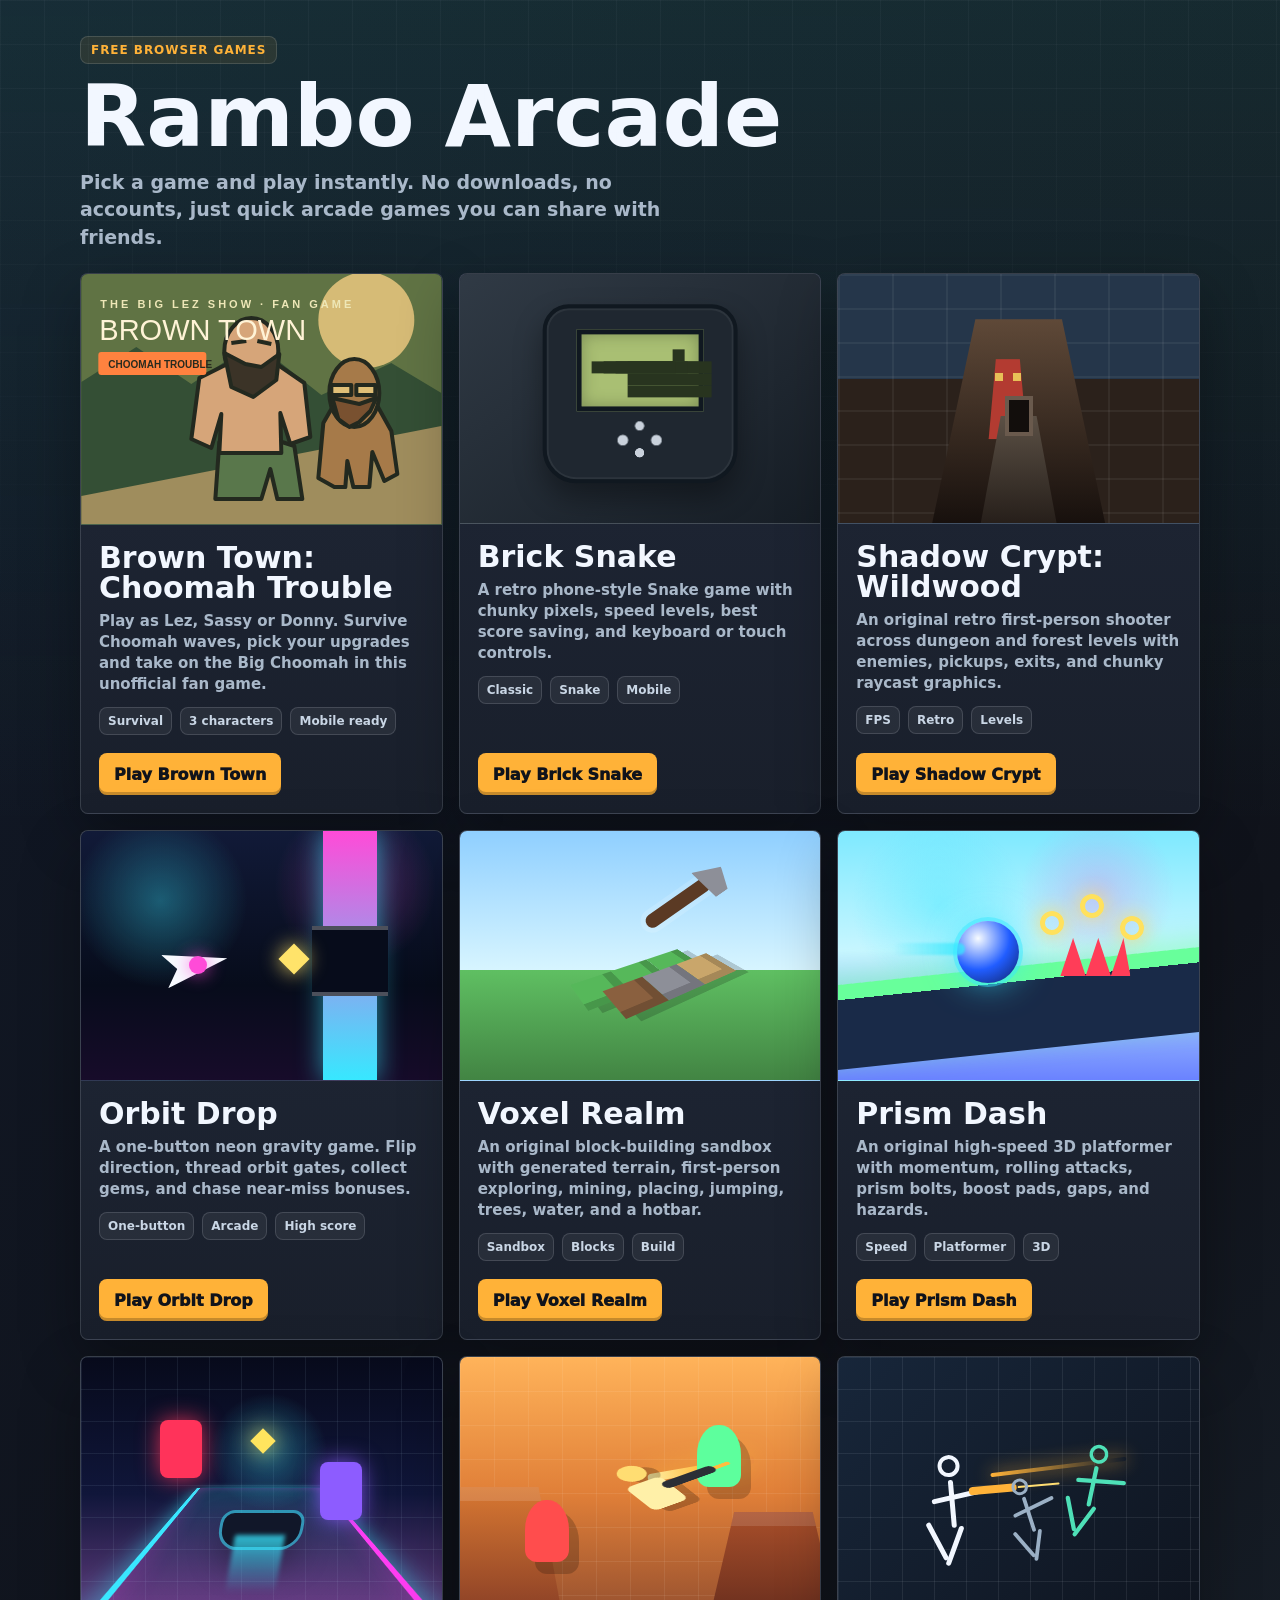
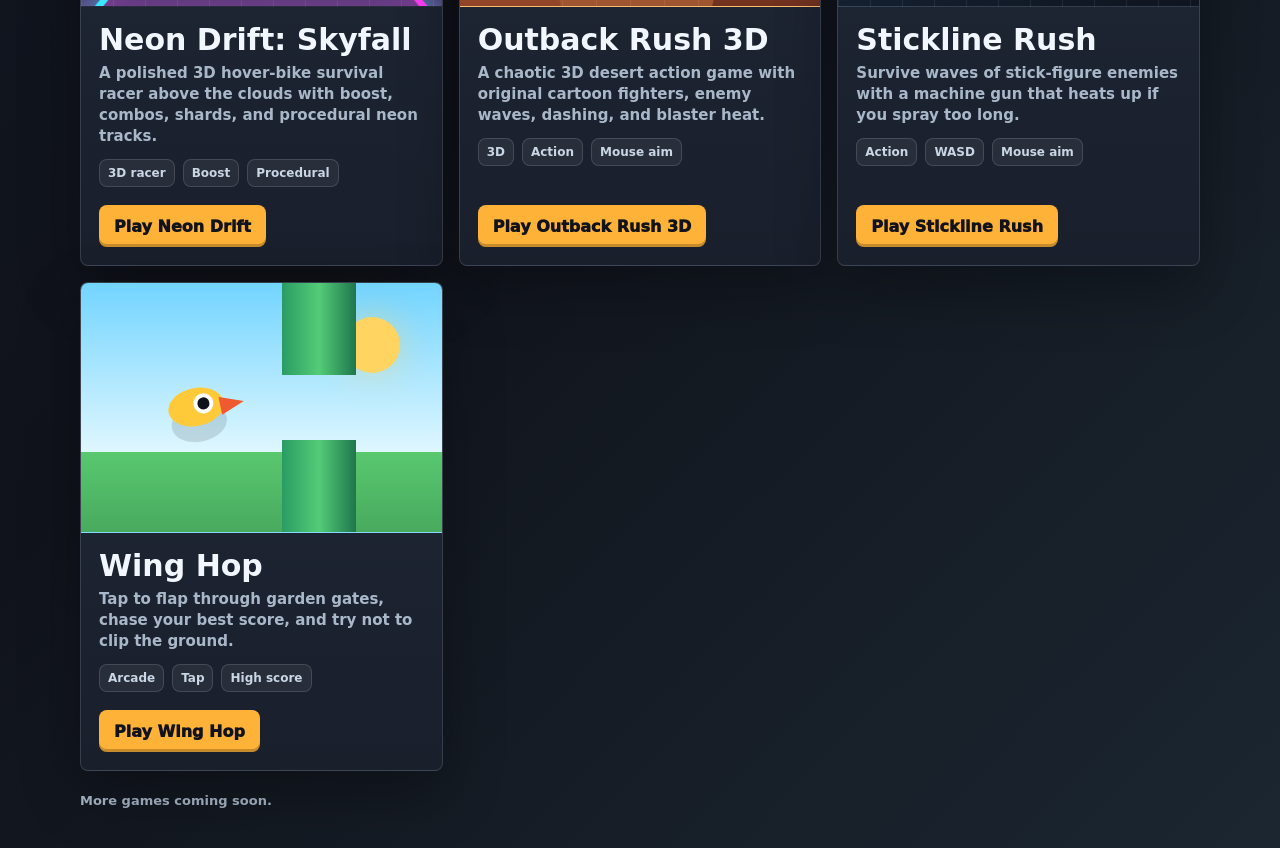
==== commit 73c1ac54: "Add Brown Town survival fan game" ====
--- a/index.html
+++ b/index.html
@@ -1,1147 +1,1157 @@
-<!doctype html>
-<html lang="en">
-<head>
-  <meta charset="utf-8">
-  <meta name="viewport" content="width=device-width, initial-scale=1">
-  <title>Rambo Arcade</title>
-  <style>
-    :root {
-      color-scheme: dark;
-      --bg: #10131b;
-      --panel: #191f2b;
-      --panel-2: #202838;
-      --line: rgba(238, 247, 255, 0.14);
-      --ink: #f2f7ff;
-      --muted: #a9b8c9;
-      --gold: #ffb238;
-      --mint: #4ee0b7;
-      --red: #ff5d66;
-      --sky: #71d3ff;
-      font-family: Inter, ui-sans-serif, system-ui, -apple-system, BlinkMacSystemFont, "Segoe UI", sans-serif;
-    }
-
-    * {
-      box-sizing: border-box;
-    }
-
-    html {
-      background: var(--bg);
-    }
-
-    body {
-      min-height: 100vh;
-      margin: 0;
-      color: var(--ink);
-      background:
-        linear-gradient(180deg, rgba(78, 224, 183, 0.1), transparent 34%),
-        linear-gradient(135deg, #111928 0%, #10131b 58%, #1b2630 100%);
-    }
-
-    body::before {
-      content: "";
-      position: fixed;
-      inset: 0;
-      pointer-events: none;
-      background-image:
-        linear-gradient(rgba(238, 247, 255, 0.045) 1px, transparent 1px),
-        linear-gradient(90deg, rgba(238, 247, 255, 0.045) 1px, transparent 1px);
-      background-size: 44px 44px;
-      mask-image: linear-gradient(180deg, rgba(0, 0, 0, 0.8), transparent 78%);
-    }
-
-    main {
-      width: min(1120px, calc(100% - 32px));
-      margin: 0 auto;
-      padding: 36px 0;
-    }
-
-    .top {
-      min-height: 22vh;
-      display: flex;
-      flex-direction: column;
-      justify-content: end;
-      gap: 12px;
-      padding-bottom: 22px;
-    }
-
-    .badge {
-      width: fit-content;
-      border: 1px solid var(--line);
-      border-radius: 8px;
-      padding: 7px 10px;
-      color: var(--gold);
-      background: rgba(255, 178, 56, 0.09);
-      font-size: 12px;
-      line-height: 1;
-      font-weight: 900;
-      letter-spacing: 0.08em;
-      text-transform: uppercase;
-    }
-
-    h1 {
-      max-width: 760px;
-      margin: 0;
-      font-size: clamp(42px, 8vw, 86px);
-      line-height: 0.94;
-      letter-spacing: 0;
-    }
-
-    .intro {
-      max-width: 640px;
-      margin: 0;
-      color: var(--muted);
-      font-size: clamp(16px, 2vw, 19px);
-      line-height: 1.45;
-      font-weight: 650;
-    }
-
-    .grid {
-      display: grid;
-      grid-template-columns: repeat(3, minmax(0, 1fr));
-      gap: 16px;
-    }
-
-    .card {
-      position: relative;
-      min-height: 430px;
-      overflow: hidden;
-      display: flex;
-      flex-direction: column;
-      color: inherit;
-      text-decoration: none;
-      background: linear-gradient(180deg, var(--panel-2), var(--panel));
-      border: 1px solid var(--line);
-      border-radius: 8px;
-      box-shadow: 0 22px 60px rgba(0, 0, 0, 0.32);
-    }
-
-    .card:hover,
-    .card:focus-visible {
-      outline: 2px solid var(--gold);
-      outline-offset: 4px;
-    }
-
-    .preview {
-      position: relative;
-      min-height: 250px;
-      overflow: hidden;
-      border-bottom: 1px solid var(--line);
-    }
-
-    .preview.shooter {
-      background:
-        linear-gradient(rgba(238, 247, 255, 0.08) 1px, transparent 1px),
-        linear-gradient(90deg, rgba(238, 247, 255, 0.08) 1px, transparent 1px),
-        linear-gradient(135deg, #17263a, #0f1520);
-      background-size: 32px 32px, 32px 32px, auto;
-    }
-
-    .preview.wing {
-      background:
-        linear-gradient(180deg, #72d4ff 0%, #dff7ff 68%, #59c86f 68%, #48aa5e 100%);
-    }
-
-    .preview.outback {
-      background:
-        linear-gradient(rgba(255, 247, 232, 0.08) 1px, transparent 1px),
-        linear-gradient(90deg, rgba(255, 247, 232, 0.08) 1px, transparent 1px),
-        linear-gradient(180deg, #ffb35a 0%, #e07f38 55%, #9c5430 100%);
-      background-size: 34px 34px, 34px 34px, auto;
-    }
-
-    .preview.neon {
-      background:
-        radial-gradient(circle at 52% 38%, rgba(57, 231, 255, 0.34), transparent 24%),
-        linear-gradient(rgba(198, 234, 255, 0.08) 1px, transparent 1px),
-        linear-gradient(90deg, rgba(198, 234, 255, 0.08) 1px, transparent 1px),
-        linear-gradient(180deg, #070a1b 0%, #10163a 55%, #5b3978 100%);
-      background-size: auto, 32px 32px, 32px 32px, auto;
-    }
-
-    .neon-track {
-      position: absolute;
-      left: 50%;
-      bottom: -12%;
-      width: 54%;
-      height: 88%;
-      border-left: 5px solid #39e7ff;
-      border-right: 5px solid #ff3df2;
-      background: linear-gradient(180deg, rgba(57, 231, 255, 0.18), rgba(255, 61, 242, 0.08));
-      transform: translateX(-50%) perspective(180px) rotateX(58deg);
-      box-shadow: 0 0 26px rgba(57, 231, 255, 0.55), inset 0 0 24px rgba(255, 61, 242, 0.22);
-    }
-
-    .neon-bike {
-      position: absolute;
-      left: 50%;
-      bottom: 24%;
-      width: 78px;
-      height: 34px;
-      border-radius: 10px 10px 18px 18px;
-      background: #111729;
-      transform: translateX(-50%) skewX(-10deg);
-      box-shadow: 0 0 0 3px rgba(57, 231, 255, 0.55), 0 18px 32px rgba(0, 0, 0, 0.35);
-    }
-
-    .neon-bike::before {
-      content: "";
-      position: absolute;
-      left: 14px;
-      right: 14px;
-      bottom: -46px;
-      height: 58px;
-      background: linear-gradient(180deg, rgba(57, 231, 255, 0.78), transparent);
-      filter: blur(2px);
-    }
-
-    .neon-obstacle {
-      position: absolute;
-      top: 25%;
-      width: 42px;
-      height: 58px;
-      border-radius: 8px;
-      background: #ff335a;
-      box-shadow: 0 0 22px rgba(255, 51, 90, 0.82);
-    }
-
-    .neon-obstacle.one {
-      left: 22%;
-    }
-
-    .neon-obstacle.two {
-      right: 22%;
-      top: 42%;
-      background: #8d5cff;
-      box-shadow: 0 0 22px rgba(141, 92, 255, 0.82);
-    }
-
-    .neon-shard {
-      position: absolute;
-      left: 48%;
-      top: 30%;
-      width: 18px;
-      height: 18px;
-      background: #ffe45e;
-      transform: rotate(45deg);
-      box-shadow: 0 0 22px rgba(255, 228, 94, 0.9);
-    }
-
-    .preview.prism {
-      background:
-        radial-gradient(circle at 28% 30%, rgba(54, 232, 255, 0.38), transparent 28%),
-        radial-gradient(circle at 72% 24%, rgba(255, 75, 216, 0.24), transparent 24%),
-        linear-gradient(180deg, #7ee9ff 0%, #c7f6ff 48%, #6a82ff 100%);
-    }
-
-    .prism-ground {
-      position: absolute;
-      left: -8%;
-      right: -8%;
-      bottom: 12%;
-      height: 34%;
-      background: linear-gradient(180deg, #68ff9b 0 18%, #192a48 18% 100%);
-      transform: skewY(-6deg);
-      box-shadow: 0 -8px 24px rgba(104, 255, 155, 0.44);
-    }
-
-    .prism-orb {
-      position: absolute;
-      left: 33%;
-      bottom: 39%;
-      width: 62px;
-      height: 62px;
-      border-radius: 50%;
-      background: radial-gradient(circle at 34% 28%, #f7fbff, #215dff 52%, #102061 100%);
-      box-shadow: 0 0 0 4px rgba(54, 232, 255, 0.46), 0 0 34px rgba(54, 232, 255, 0.7);
-    }
-
-    .prism-orb::after {
-      content: "";
-      position: absolute;
-      left: -64px;
-      top: 22px;
-      width: 72px;
-      height: 12px;
-      border-radius: 999px;
-      background: linear-gradient(90deg, transparent, rgba(54, 232, 255, 0.8));
-      filter: blur(1px);
-    }
-
-    .prism-bolt {
-      position: absolute;
-      width: 24px;
-      height: 24px;
-      border: 5px solid #ffe15d;
-      border-radius: 50%;
-      box-shadow: 0 0 20px rgba(255, 225, 93, 0.9);
-    }
-
-    .prism-bolt.one {
-      left: 56%;
-      top: 32%;
-    }
-
-    .prism-bolt.two {
-      left: 67%;
-      top: 25%;
-    }
-
-    .prism-bolt.three {
-      left: 78%;
-      top: 34%;
-    }
-
-    .prism-spike {
-      position: absolute;
-      right: 19%;
-      bottom: 42%;
-      width: 70px;
-      height: 38px;
-      background: #ff3d58;
-      clip-path: polygon(0 100%, 18% 0, 36% 100%, 54% 0, 72% 100%, 90% 0, 100% 100%);
-      box-shadow: 0 0 22px rgba(255, 61, 88, 0.7);
-    }
-
-    .preview.voxel {
-      background:
-        linear-gradient(180deg, #8fcfff 0%, #d7f5ff 56%, #5fbf62 56%, #428443 100%);
-    }
-
-    .preview.orbit {
-      background:
-        radial-gradient(circle at 22% 28%, rgba(55, 232, 255, 0.34), transparent 26%),
-        radial-gradient(circle at 76% 22%, rgba(255, 75, 216, 0.28), transparent 24%),
-        linear-gradient(180deg, #111a38 0%, #070c1b 62%, #170c2a 100%);
-    }
-
-    .orbit-gate {
-      position: absolute;
-      right: 18%;
-      top: 0;
-      width: 54px;
-      height: 100%;
-      background: linear-gradient(180deg, #ff4bd8, #37e8ff);
-      box-shadow: 0 0 26px rgba(55, 232, 255, 0.62);
-    }
-
-    .orbit-gap {
-      position: absolute;
-      right: 15%;
-      top: 38%;
-      width: 76px;
-      height: 28%;
-      background: #070c1b;
-      border-top: 4px solid rgba(255, 255, 255, 0.28);
-      border-bottom: 4px solid rgba(255, 255, 255, 0.28);
-    }
-
-    .orbit-ship {
-      position: absolute;
-      left: 23%;
-      top: 47%;
-      width: 64px;
-      height: 34px;
-      background: #f7fbff;
-      clip-path: polygon(100% 50%, 0 0, 20% 50%, 0 100%);
-      filter: drop-shadow(0 0 18px rgba(55, 232, 255, 0.82));
-      transform: rotate(-12deg);
-    }
-
-    .orbit-core {
-      position: absolute;
-      left: 30%;
-      top: 50%;
-      width: 18px;
-      height: 18px;
-      border-radius: 50%;
-      background: #ff4bd8;
-      box-shadow: 0 0 18px rgba(255, 75, 216, 0.9);
-    }
-
-    .orbit-gem {
-      position: absolute;
-      right: 38%;
-      top: 47%;
-      width: 22px;
-      height: 22px;
-      background: #ffe36a;
-      transform: rotate(45deg);
-      box-shadow: 0 0 20px rgba(255, 227, 106, 0.9);
-    }
-
-    .preview.crypt {
-      background:
-        linear-gradient(180deg, #25364a 0 42%, #2b211b 42% 100%);
-      overflow: hidden;
-    }
-
-    .preview.snake {
-      background: linear-gradient(145deg, #303a45, #161d25);
-    }
-
-    .snake-phone {
-      position: absolute;
-      left: 50%;
-      top: 48%;
-      width: 54%;
-      height: 72%;
-      border-radius: 26px 26px 34px 34px;
-      background: #1f2730;
-      border: 4px solid #101820;
-      transform: translate(-50%, -50%);
-      box-shadow: inset 0 0 0 2px rgba(255,255,255,0.06), 0 14px 28px rgba(0,0,0,0.35);
-    }
-
-    .snake-screen {
-      position: absolute;
-      left: 16%;
-      right: 16%;
-      top: 12%;
-      height: 48%;
-      background: #a9bf73;
-      border: 5px solid #101820;
-      box-shadow: inset 0 0 16px rgba(40,52,31,0.35);
-    }
-
-    .snake-line {
-      position: absolute;
-      left: 24%;
-      top: 31%;
-      width: 45%;
-      height: 12px;
-      background: #28341f;
-      box-shadow:
-        12px 0 0 #28341f,
-        24px 0 0 #28341f,
-        36px 0 0 #28341f,
-        36px 12px 0 #28341f,
-        36px 24px 0 #28341f;
-    }
-
-    .snake-food {
-      position: absolute;
-      right: 26%;
-      top: 24%;
-      width: 12px;
-      height: 12px;
-      background: #28341f;
-    }
-
-    .snake-keypad {
-      position: absolute;
-      left: 50%;
-      bottom: 11%;
-      width: 45%;
-      height: 25%;
-      transform: translateX(-50%);
-      background:
-        radial-gradient(circle at 50% 18%, #dce5ef 0 8%, transparent 9%),
-        radial-gradient(circle at 30% 52%, #dce5ef 0 8%, transparent 9%),
-        radial-gradient(circle at 70% 52%, #dce5ef 0 8%, transparent 9%),
-        radial-gradient(circle at 50% 82%, #dce5ef 0 8%, transparent 9%);
-      opacity: 0.9;
-    }
-
-    .crypt-wall {
-      position: absolute;
-      inset: 0;
-      background-image:
-        linear-gradient(rgba(255,255,255,0.08) 2px, transparent 2px),
-        linear-gradient(90deg, rgba(255,255,255,0.08) 2px, transparent 2px);
-      background-size: 54px 34px;
-      opacity: 0.7;
-    }
-
-    .crypt-corridor {
-      position: absolute;
-      left: 26%;
-      right: 26%;
-      top: 18%;
-      bottom: 0;
-      background: linear-gradient(180deg, #5f4938, #17100d);
-      clip-path: polygon(25% 0, 75% 0, 100% 100%, 0 100%);
-      box-shadow: 0 0 38px rgba(0,0,0,0.55);
-    }
-
-    .crypt-enemy {
-      position: absolute;
-      left: 47%;
-      top: 34%;
-      width: 48px;
-      height: 80px;
-      transform: translateX(-50%);
-      background: #b33b31;
-      clip-path: polygon(25% 0, 75% 0, 90% 100%, 10% 100%);
-      box-shadow: 0 0 24px rgba(224,68,53,0.65);
-    }
-
-    .crypt-enemy::before {
-      content: "";
-      position: absolute;
-      left: 11px;
-      top: 14px;
-      width: 8px;
-      height: 8px;
-      background: #e8bf57;
-      box-shadow: 18px 0 0 #e8bf57;
-    }
-
-    .crypt-gun {
-      position: absolute;
-      left: 50%;
-      bottom: -5%;
-      width: 112px;
-      height: 120px;
-      transform: translateX(-50%);
-      background: linear-gradient(180deg, #5b5045, #201915);
-      clip-path: polygon(34% 0, 66% 0, 86% 100%, 14% 100%);
-      box-shadow: 0 -10px 0 rgba(0,0,0,0.25);
-    }
-
-    .crypt-muzzle {
-      position: absolute;
-      left: 50%;
-      bottom: 35%;
-      width: 28px;
-      height: 40px;
-      transform: translateX(-50%);
-      background: #120e0c;
-      border: 4px solid #6a5a4d;
-    }
-
-    .voxel-stack {
-      position: absolute;
-      left: 13%;
-      right: 11%;
-      bottom: 12%;
-      height: 58%;
-      transform: perspective(260px) rotateX(55deg) rotateZ(-33deg);
-      transform-style: preserve-3d;
-    }
-
-    .cube {
-      position: absolute;
-      width: 44px;
-      height: 44px;
-      background: var(--c);
-      box-shadow: inset -10px -10px 0 rgba(0, 0, 0, 0.18), 9px 9px 0 rgba(0, 0, 0, 0.18);
-    }
-
-    .cube.one { left: 26%; top: 30%; --c: #56b85a; }
-    .cube.two { left: 42%; top: 30%; --c: #56b85a; }
-    .cube.three { left: 58%; top: 30%; --c: #56b85a; }
-    .cube.four { left: 34%; top: 48%; --c: #8a603f; }
-    .cube.five { left: 50%; top: 48%; --c: #8d8f98; }
-    .cube.six { left: 66%; top: 48%; --c: #c9a66b; }
-
-    .voxel-pick {
-      position: absolute;
-      left: 50%;
-      top: 26%;
-      width: 76px;
-      height: 14px;
-      border-radius: 999px;
-      background: #5b3a24;
-      transform: rotate(-35deg);
-      box-shadow: 0 0 0 5px rgba(255,255,255,0.14);
-    }
-
-    .voxel-pick::after {
-      content: "";
-      position: absolute;
-      right: -18px;
-      top: -10px;
-      width: 28px;
-      height: 34px;
-      background: #8d8f98;
-      clip-path: polygon(0 0, 100% 35%, 74% 100%, 24% 100%);
-    }
-
-    .mesa {
-      position: absolute;
-      bottom: 0;
-      width: 34%;
-      height: 48%;
-      background: linear-gradient(180deg, #d87832, #8f4327);
-      clip-path: polygon(18% 0, 82% 0, 100% 100%, 0 100%);
-      box-shadow: inset 0 14px 0 rgba(255, 255, 255, 0.12);
-    }
-
-    .mesa.one {
-      left: -6%;
-    }
-
-    .mesa.two {
-      right: -4%;
-      height: 38%;
-      background: linear-gradient(180deg, #a94f2a, #6f311f);
-    }
-
-    .hero-3d {
-      position: absolute;
-      left: 42%;
-      top: 33%;
-      width: 80px;
-      height: 96px;
-      transform-style: preserve-3d;
-      transform: rotateX(58deg) rotateZ(-34deg);
-    }
-
-    .hero-3d span {
-      position: absolute;
-      display: block;
-      border-radius: 8px;
-      background: #ffdd72;
-      box-shadow: 10px 10px 0 rgba(0, 0, 0, 0.22);
-    }
-
-    .hero-3d .head {
-      left: 24px;
-      top: 0;
-      width: 30px;
-      height: 30px;
-      border-radius: 50%;
-    }
-
-    .hero-3d .body {
-      left: 18px;
-      top: 34px;
-      width: 42px;
-      height: 52px;
-      background: #fff0a8;
-    }
-
-    .hero-3d .blaster {
-      left: 52px;
-      top: 45px;
-      width: 62px;
-      height: 14px;
-      background: #2b2f36;
-      box-shadow: 22px 0 0 -4px #ffbd3f;
-    }
-
-    .enemy-orb {
-      position: absolute;
-      width: 44px;
-      height: 62px;
-      border-radius: 48% 48% 12px 12px;
-      background: #5dff9d;
-      box-shadow: 10px 12px 0 rgba(0, 0, 0, 0.2);
-    }
-
-    .enemy-orb.one {
-      right: 22%;
-      top: 27%;
-    }
-
-    .enemy-orb.two {
-      left: 18%;
-      bottom: 18%;
-      background: #ff4d4d;
-    }
-
-    .blast {
-      position: absolute;
-      left: 52%;
-      top: 43%;
-      width: 30%;
-      height: 8px;
-      border-radius: 999px;
-      background: linear-gradient(90deg, #fff0a8, #ffbd3f, transparent);
-      transform: rotate(-10deg);
-      box-shadow: 0 0 24px rgba(255, 189, 63, 0.9);
-    }
-
-    .sun {
-      position: absolute;
-      top: 34px;
-      right: 42px;
-      width: 56px;
-      height: 56px;
-      border-radius: 50%;
-      background: #ffd460;
-      box-shadow: 0 0 34px rgba(255, 212, 96, 0.44);
-    }
-
-    .gate {
-      position: absolute;
-      top: 0;
-      bottom: 0;
-      width: 74px;
-      background: linear-gradient(90deg, #2a9c63, #53cc78, #1f764c);
-    }
-
-    .gate.left {
-      right: 86px;
-      height: 92px;
-    }
-
-    .gate.right {
-      right: 86px;
-      top: auto;
-      height: 92px;
-    }
-
-    .bird {
-      position: absolute;
-      left: 24%;
-      top: 42%;
-      width: 56px;
-      height: 38px;
-      border-radius: 50%;
-      background: #ffca3a;
-      transform: rotate(-12deg);
-      box-shadow: 0 16px 0 rgba(0, 0, 0, 0.12);
-    }
-
-    .bird::before {
-      content: "";
-      position: absolute;
-      right: -20px;
-      top: 14px;
-      border-left: 24px solid #f05a30;
-      border-top: 9px solid transparent;
-      border-bottom: 9px solid transparent;
-    }
-
-    .bird::after {
-      content: "";
-      position: absolute;
-      right: 10px;
-      top: 7px;
-      width: 12px;
-      height: 12px;
-      border: 4px solid #fff;
-      border-radius: 50%;
-      background: #10131b;
-    }
-
-    .stick {
-      position: absolute;
-      width: 90px;
-      height: 126px;
-      transform-origin: 45px 62px;
-    }
-
-    .stick.hero {
-      left: 19%;
-      top: 39%;
-      transform: rotate(-5deg);
-      color: #f2f7ff;
-    }
-
-    .stick.enemy-one {
-      right: 18%;
-      top: 31%;
-      transform: scale(0.86) rotate(12deg);
-      color: var(--mint);
-    }
-
-    .stick.enemy-two {
-      right: 34%;
-      bottom: 18px;
-      transform: scale(0.76) rotate(-18deg);
-      color: #9bb0c5;
-    }
-
-    .stick i,
-    .stick i::before,
-    .stick i::after {
-      position: absolute;
-      display: block;
-      content: "";
-      border-radius: 999px;
-      background: currentColor;
-    }
-
-    .stick .head {
-      left: 35px;
-      top: 0;
-      width: 22px;
-      height: 22px;
-      border: 4px solid currentColor;
-      background: transparent;
-    }
-
-    .stick .body {
-      left: 44px;
-      top: 25px;
-      width: 5px;
-      height: 48px;
-    }
-
-    .stick .arms {
-      left: 26px;
-      top: 39px;
-      width: 58px;
-      height: 5px;
-      transform: rotate(-8deg);
-    }
-
-    .stick .legs {
-      left: 43px;
-      top: 70px;
-      width: 5px;
-      height: 42px;
-      transform: rotate(25deg);
-    }
-
-    .stick .legs::after {
-      left: -18px;
-      top: 2px;
-      width: 5px;
-      height: 42px;
-      transform: rotate(-48deg);
-    }
-
-    .gun {
-      position: absolute;
-      left: 64px;
-      top: 34px;
-      width: 48px;
-      height: 8px;
-      border-radius: 999px;
-      background: var(--gold);
-      box-shadow: 46px 0 0 -3px #ffdd72;
-    }
-
-    .beam {
-      position: absolute;
-      left: 42%;
-      top: 43%;
-      width: 38%;
-      height: 4px;
-      border-radius: 999px;
-      background: linear-gradient(90deg, var(--gold), transparent);
-      transform: rotate(-7deg);
-      box-shadow: 0 0 18px rgba(255, 178, 56, 0.9);
-    }
-
-    .content {
-      flex: 1;
-      display: flex;
-      flex-direction: column;
-      justify-content: space-between;
-      gap: 18px;
-      padding: 18px;
-    }
-
-    .content h2 {
-      margin: 0;
-      font-size: 30px;
-      line-height: 1;
-      letter-spacing: 0;
-    }
-
-    .content p {
-      margin: 8px 0 0;
-      color: var(--muted);
-      font-size: 15px;
-      line-height: 1.4;
-      font-weight: 650;
-    }
-
-    .meta {
-      display: flex;
-      flex-wrap: wrap;
-      gap: 8px;
-      margin-top: 12px;
-    }
-
-    .meta span {
-      border: 1px solid var(--line);
-      border-radius: 8px;
-      padding: 6px 8px;
-      color: #c9d6e5;
-      background: rgba(255, 255, 255, 0.06);
-      font-size: 12px;
-      font-weight: 800;
-    }
-
-    .play {
-      width: fit-content;
-      min-height: 42px;
-      display: inline-grid;
-      place-items: center;
-      padding: 0 15px;
-      border-radius: 8px;
-      color: #10131b;
-      background: var(--gold);
-      font-weight: 950;
-      box-shadow: inset 0 -3px 0 rgba(0, 0, 0, 0.22);
-    }
-
-    footer {
-      padding: 22px 0 4px;
-      color: var(--muted);
-      font-size: 13px;
-      font-weight: 650;
-    }
-
-    @media (max-width: 760px) {
-      main {
-        width: min(100% - 24px, 560px);
-        padding: 24px 0;
-      }
-
-      .top {
-        min-height: 0;
-      }
-
-      .grid {
-        grid-template-columns: 1fr;
-      }
-
-      .card {
-        min-height: 0;
-      }
-
-      .preview {
-        min-height: 220px;
-      }
-    }
-
-    @media (min-width: 761px) and (max-width: 980px) {
-      .grid {
-        grid-template-columns: repeat(2, minmax(0, 1fr));
-      }
-    }
-  </style>
-</head>
-<body>
-  <main>
-    <section class="top">
-      <div class="badge">Free browser games</div>
-      <h1>Rambo Arcade</h1>
-      <p class="intro">Pick a game and play instantly. No downloads, no accounts, just quick arcade games you can share with friends.</p>
-    </section>
-
-    <section class="grid" aria-label="Games">
-      <a class="card" href="nokia-snake.html">
-        <div class="preview snake" aria-hidden="true">
-          <div class="snake-phone">
-            <div class="snake-screen"></div>
-            <div class="snake-line"></div>
-            <div class="snake-food"></div>
-            <div class="snake-keypad"></div>
-          </div>
-        </div>
-        <div class="content">
-          <div>
-            <h2>Brick Snake</h2>
-            <p>A retro phone-style Snake game with chunky pixels, speed levels, best score saving, and keyboard or touch controls.</p>
-            <div class="meta">
-              <span>Classic</span>
-              <span>Snake</span>
-              <span>Mobile</span>
-            </div>
-          </div>
-          <div class="play">Play Brick Snake</div>
-        </div>
-      </a>
-
-      <a class="card" href="shadow-crypt.html">
-        <div class="preview crypt" aria-hidden="true">
-          <div class="crypt-wall"></div>
-          <div class="crypt-corridor"></div>
-          <div class="crypt-enemy"></div>
-          <div class="crypt-gun"></div>
-          <div class="crypt-muzzle"></div>
-        </div>
-        <div class="content">
-          <div>
-            <h2>Shadow Crypt: Wildwood</h2>
-            <p>An original retro first-person shooter across dungeon and forest levels with enemies, pickups, exits, and chunky raycast graphics.</p>
-            <div class="meta">
-              <span>FPS</span>
-              <span>Retro</span>
-              <span>Levels</span>
-            </div>
-          </div>
-          <div class="play">Play Shadow Crypt</div>
-        </div>
-      </a>
-
-      <a class="card" href="orbit-drop.html">
-        <div class="preview orbit" aria-hidden="true">
-          <div class="orbit-gate"></div>
-          <div class="orbit-gap"></div>
-          <div class="orbit-gem"></div>
-          <div class="orbit-ship"></div>
-          <div class="orbit-core"></div>
-        </div>
-        <div class="content">
-          <div>
-            <h2>Orbit Drop</h2>
-            <p>A one-button neon gravity game. Flip direction, thread orbit gates, collect gems, and chase near-miss bonuses.</p>
-            <div class="meta">
-              <span>One-button</span>
-              <span>Arcade</span>
-              <span>High score</span>
-            </div>
-          </div>
-          <div class="play">Play Orbit Drop</div>
-        </div>
-      </a>
-
-      <a class="card" href="voxel-realm/">
-        <div class="preview voxel" aria-hidden="true">
-          <div class="voxel-pick"></div>
-          <div class="voxel-stack">
-            <div class="cube one"></div>
-            <div class="cube two"></div>
-            <div class="cube three"></div>
-            <div class="cube four"></div>
-            <div class="cube five"></div>
-            <div class="cube six"></div>
-          </div>
-        </div>
-        <div class="content">
-          <div>
-            <h2>Voxel Realm</h2>
-            <p>An original block-building sandbox with generated terrain, first-person exploring, mining, placing, jumping, trees, water, and a hotbar.</p>
-            <div class="meta">
-              <span>Sandbox</span>
-              <span>Blocks</span>
-              <span>Build</span>
-            </div>
-          </div>
-          <div class="play">Play Voxel Realm</div>
-        </div>
-      </a>
-
-      <a class="card" href="prism-dash/">
-        <div class="preview prism" aria-hidden="true">
-          <div class="prism-ground"></div>
-          <div class="prism-orb"></div>
-          <div class="prism-bolt one"></div>
-          <div class="prism-bolt two"></div>
-          <div class="prism-bolt three"></div>
-          <div class="prism-spike"></div>
-        </div>
-        <div class="content">
-          <div>
-            <h2>Prism Dash</h2>
-            <p>An original high-speed 3D platformer with momentum, rolling attacks, prism bolts, boost pads, gaps, and hazards.</p>
-            <div class="meta">
-              <span>Speed</span>
-              <span>Platformer</span>
-              <span>3D</span>
-            </div>
-          </div>
-          <div class="play">Play Prism Dash</div>
-        </div>
-      </a>
-
-      <a class="card" href="neon-drift-skyfall/">
-        <div class="preview neon" aria-hidden="true">
-          <div class="neon-track"></div>
-          <div class="neon-obstacle one"></div>
-          <div class="neon-obstacle two"></div>
-          <div class="neon-shard"></div>
-          <div class="neon-bike"></div>
-        </div>
-        <div class="content">
-          <div>
-            <h2>Neon Drift: Skyfall</h2>
-            <p>A polished 3D hover-bike survival racer above the clouds with boost, combos, shards, and procedural neon tracks.</p>
-            <div class="meta">
-              <span>3D racer</span>
-              <span>Boost</span>
-              <span>Procedural</span>
-            </div>
-          </div>
-          <div class="play">Play Neon Drift</div>
-        </div>
-      </a>
-
-      <a class="card" href="outback-rush-3d.html">
-        <div class="preview outback" aria-hidden="true">
-          <div class="mesa one"></div>
-          <div class="mesa two"></div>
-          <div class="blast"></div>
-          <div class="enemy-orb one"></div>
-          <div class="enemy-orb two"></div>
-          <div class="hero-3d">
-            <span class="head"></span>
-            <span class="body"></span>
-            <span class="blaster"></span>
-          </div>
-        </div>
-        <div class="content">
-          <div>
-            <h2>Outback Rush 3D</h2>
-            <p>A chaotic 3D desert action game with original cartoon fighters, enemy waves, dashing, and blaster heat.</p>
-            <div class="meta">
-              <span>3D</span>
-              <span>Action</span>
-              <span>Mouse aim</span>
-            </div>
-          </div>
-          <div class="play">Play Outback Rush 3D</div>
-        </div>
-      </a>
-
-      <a class="card" href="stick-shooter.html">
-        <div class="preview shooter" aria-hidden="true">
-          <div class="beam"></div>
-          <div class="stick hero">
-            <i class="head"></i>
-            <i class="body"></i>
-            <i class="arms"></i>
-            <i class="legs"></i>
-            <span class="gun"></span>
-          </div>
-          <div class="stick enemy-one">
-            <i class="head"></i>
-            <i class="body"></i>
-            <i class="arms"></i>
-            <i class="legs"></i>
-          </div>
-          <div class="stick enemy-two">
-            <i class="head"></i>
-            <i class="body"></i>
-            <i class="arms"></i>
-            <i class="legs"></i>
-          </div>
-        </div>
-        <div class="content">
-          <div>
-            <h2>Stickline Rush</h2>
-            <p>Survive waves of stick-figure enemies with a machine gun that heats up if you spray too long.</p>
-            <div class="meta">
-              <span>Action</span>
-              <span>WASD</span>
-              <span>Mouse aim</span>
-            </div>
-          </div>
-          <div class="play">Play Stickline Rush</div>
-        </div>
-      </a>
-
-      <a class="card" href="wing-hop.html">
-        <div class="preview wing" aria-hidden="true">
-          <div class="sun"></div>
-          <div class="gate left"></div>
-          <div class="gate right"></div>
-          <div class="bird"></div>
-        </div>
-        <div class="content">
-          <div>
-            <h2>Wing Hop</h2>
-            <p>Tap to flap through garden gates, chase your best score, and try not to clip the ground.</p>
-            <div class="meta">
-              <span>Arcade</span>
-              <span>Tap</span>
-              <span>High score</span>
-            </div>
-          </div>
-          <div class="play">Play Wing Hop</div>
-        </div>
-      </a>
-    </section>
-
-    <footer>More games coming soon.</footer>
-  </main>
-</body>
-</html>
+<!doctype html>
+<html lang="en">
+<head>
+  <meta charset="utf-8">
+  <meta name="viewport" content="width=device-width, initial-scale=1">
+  <title>Rambo Arcade</title>
+  <style>
+    :root {
+      color-scheme: dark;
+      --bg: #10131b;
+      --panel: #191f2b;
+      --panel-2: #202838;
+      --line: rgba(238, 247, 255, 0.14);
+      --ink: #f2f7ff;
+      --muted: #a9b8c9;
+      --gold: #ffb238;
+      --mint: #4ee0b7;
+      --red: #ff5d66;
+      --sky: #71d3ff;
+      font-family: Inter, ui-sans-serif, system-ui, -apple-system, BlinkMacSystemFont, "Segoe UI", sans-serif;
+    }
+
+    * {
+      box-sizing: border-box;
+    }
+
+    html {
+      background: var(--bg);
+    }
+
+    body {
+      min-height: 100vh;
+      margin: 0;
+      color: var(--ink);
+      background:
+        linear-gradient(180deg, rgba(78, 224, 183, 0.1), transparent 34%),
+        linear-gradient(135deg, #111928 0%, #10131b 58%, #1b2630 100%);
+    }
+
+    body::before {
+      content: "";
+      position: fixed;
+      inset: 0;
+      pointer-events: none;
+      background-image:
+        linear-gradient(rgba(238, 247, 255, 0.045) 1px, transparent 1px),
+        linear-gradient(90deg, rgba(238, 247, 255, 0.045) 1px, transparent 1px);
+      background-size: 44px 44px;
+      mask-image: linear-gradient(180deg, rgba(0, 0, 0, 0.8), transparent 78%);
+    }
+
+    main {
+      width: min(1120px, calc(100% - 32px));
+      margin: 0 auto;
+      padding: 36px 0;
+    }
+
+    .top {
+      min-height: 22vh;
+      display: flex;
+      flex-direction: column;
+      justify-content: end;
+      gap: 12px;
+      padding-bottom: 22px;
+    }
+
+    .badge {
+      width: fit-content;
+      border: 1px solid var(--line);
+      border-radius: 8px;
+      padding: 7px 10px;
+      color: var(--gold);
+      background: rgba(255, 178, 56, 0.09);
+      font-size: 12px;
+      line-height: 1;
+      font-weight: 900;
+      letter-spacing: 0.08em;
+      text-transform: uppercase;
+    }
+
+    h1 {
+      max-width: 760px;
+      margin: 0;
+      font-size: clamp(42px, 8vw, 86px);
+      line-height: 0.94;
+      letter-spacing: 0;
+    }
+
+    .intro {
+      max-width: 640px;
+      margin: 0;
+      color: var(--muted);
+      font-size: clamp(16px, 2vw, 19px);
+      line-height: 1.45;
+      font-weight: 650;
+    }
+
+    .grid {
+      display: grid;
+      grid-template-columns: repeat(3, minmax(0, 1fr));
+      gap: 16px;
+    }
+
+    .card {
+      position: relative;
+      min-height: 430px;
+      overflow: hidden;
+      display: flex;
+      flex-direction: column;
+      color: inherit;
+      text-decoration: none;
+      background: linear-gradient(180deg, var(--panel-2), var(--panel));
+      border: 1px solid var(--line);
+      border-radius: 8px;
+      box-shadow: 0 22px 60px rgba(0, 0, 0, 0.32);
+    }
+
+    .card:hover,
+    .card:focus-visible {
+      outline: 2px solid var(--gold);
+      outline-offset: 4px;
+    }
+
+    .preview {
+      position: relative;
+      min-height: 250px;
+      overflow: hidden;
+      border-bottom: 1px solid var(--line);
+    }
+
+    .preview.shooter {
+      background:
+        linear-gradient(rgba(238, 247, 255, 0.08) 1px, transparent 1px),
+        linear-gradient(90deg, rgba(238, 247, 255, 0.08) 1px, transparent 1px),
+        linear-gradient(135deg, #17263a, #0f1520);
+      background-size: 32px 32px, 32px 32px, auto;
+    }
+
+    .preview.wing {
+      background:
+        linear-gradient(180deg, #72d4ff 0%, #dff7ff 68%, #59c86f 68%, #48aa5e 100%);
+    }
+
+    .preview.outback {
+      background:
+        linear-gradient(rgba(255, 247, 232, 0.08) 1px, transparent 1px),
+        linear-gradient(90deg, rgba(255, 247, 232, 0.08) 1px, transparent 1px),
+        linear-gradient(180deg, #ffb35a 0%, #e07f38 55%, #9c5430 100%);
+      background-size: 34px 34px, 34px 34px, auto;
+    }
+
+    .preview.neon {
+      background:
+        radial-gradient(circle at 52% 38%, rgba(57, 231, 255, 0.34), transparent 24%),
+        linear-gradient(rgba(198, 234, 255, 0.08) 1px, transparent 1px),
+        linear-gradient(90deg, rgba(198, 234, 255, 0.08) 1px, transparent 1px),
+        linear-gradient(180deg, #070a1b 0%, #10163a 55%, #5b3978 100%);
+      background-size: auto, 32px 32px, 32px 32px, auto;
+    }
+
+    .neon-track {
+      position: absolute;
+      left: 50%;
+      bottom: -12%;
+      width: 54%;
+      height: 88%;
+      border-left: 5px solid #39e7ff;
+      border-right: 5px solid #ff3df2;
+      background: linear-gradient(180deg, rgba(57, 231, 255, 0.18), rgba(255, 61, 242, 0.08));
+      transform: translateX(-50%) perspective(180px) rotateX(58deg);
+      box-shadow: 0 0 26px rgba(57, 231, 255, 0.55), inset 0 0 24px rgba(255, 61, 242, 0.22);
+    }
+
+    .neon-bike {
+      position: absolute;
+      left: 50%;
+      bottom: 24%;
+      width: 78px;
+      height: 34px;
+      border-radius: 10px 10px 18px 18px;
+      background: #111729;
+      transform: translateX(-50%) skewX(-10deg);
+      box-shadow: 0 0 0 3px rgba(57, 231, 255, 0.55), 0 18px 32px rgba(0, 0, 0, 0.35);
+    }
+
+    .neon-bike::before {
+      content: "";
+      position: absolute;
+      left: 14px;
+      right: 14px;
+      bottom: -46px;
+      height: 58px;
+      background: linear-gradient(180deg, rgba(57, 231, 255, 0.78), transparent);
+      filter: blur(2px);
+    }
+
+    .neon-obstacle {
+      position: absolute;
+      top: 25%;
+      width: 42px;
+      height: 58px;
+      border-radius: 8px;
+      background: #ff335a;
+      box-shadow: 0 0 22px rgba(255, 51, 90, 0.82);
+    }
+
+    .neon-obstacle.one {
+      left: 22%;
+    }
+
+    .neon-obstacle.two {
+      right: 22%;
+      top: 42%;
+      background: #8d5cff;
+      box-shadow: 0 0 22px rgba(141, 92, 255, 0.82);
+    }
+
+    .neon-shard {
+      position: absolute;
+      left: 48%;
+      top: 30%;
+      width: 18px;
+      height: 18px;
+      background: #ffe45e;
+      transform: rotate(45deg);
+      box-shadow: 0 0 22px rgba(255, 228, 94, 0.9);
+    }
+
+    .preview.prism {
+      background:
+        radial-gradient(circle at 28% 30%, rgba(54, 232, 255, 0.38), transparent 28%),
+        radial-gradient(circle at 72% 24%, rgba(255, 75, 216, 0.24), transparent 24%),
+        linear-gradient(180deg, #7ee9ff 0%, #c7f6ff 48%, #6a82ff 100%);
+    }
+
+    .prism-ground {
+      position: absolute;
+      left: -8%;
+      right: -8%;
+      bottom: 12%;
+      height: 34%;
+      background: linear-gradient(180deg, #68ff9b 0 18%, #192a48 18% 100%);
+      transform: skewY(-6deg);
+      box-shadow: 0 -8px 24px rgba(104, 255, 155, 0.44);
+    }
+
+    .prism-orb {
+      position: absolute;
+      left: 33%;
+      bottom: 39%;
+      width: 62px;
+      height: 62px;
+      border-radius: 50%;
+      background: radial-gradient(circle at 34% 28%, #f7fbff, #215dff 52%, #102061 100%);
+      box-shadow: 0 0 0 4px rgba(54, 232, 255, 0.46), 0 0 34px rgba(54, 232, 255, 0.7);
+    }
+
+    .prism-orb::after {
+      content: "";
+      position: absolute;
+      left: -64px;
+      top: 22px;
+      width: 72px;
+      height: 12px;
+      border-radius: 999px;
+      background: linear-gradient(90deg, transparent, rgba(54, 232, 255, 0.8));
+      filter: blur(1px);
+    }
+
+    .prism-bolt {
+      position: absolute;
+      width: 24px;
+      height: 24px;
+      border: 5px solid #ffe15d;
+      border-radius: 50%;
+      box-shadow: 0 0 20px rgba(255, 225, 93, 0.9);
+    }
+
+    .prism-bolt.one {
+      left: 56%;
+      top: 32%;
+    }
+
+    .prism-bolt.two {
+      left: 67%;
+      top: 25%;
+    }
+
+    .prism-bolt.three {
+      left: 78%;
+      top: 34%;
+    }
+
+    .prism-spike {
+      position: absolute;
+      right: 19%;
+      bottom: 42%;
+      width: 70px;
+      height: 38px;
+      background: #ff3d58;
+      clip-path: polygon(0 100%, 18% 0, 36% 100%, 54% 0, 72% 100%, 90% 0, 100% 100%);
+      box-shadow: 0 0 22px rgba(255, 61, 88, 0.7);
+    }
+
+    .preview.voxel {
+      background:
+        linear-gradient(180deg, #8fcfff 0%, #d7f5ff 56%, #5fbf62 56%, #428443 100%);
+    }
+
+    .preview.orbit {
+      background:
+        radial-gradient(circle at 22% 28%, rgba(55, 232, 255, 0.34), transparent 26%),
+        radial-gradient(circle at 76% 22%, rgba(255, 75, 216, 0.28), transparent 24%),
+        linear-gradient(180deg, #111a38 0%, #070c1b 62%, #170c2a 100%);
+    }
+
+    .orbit-gate {
+      position: absolute;
+      right: 18%;
+      top: 0;
+      width: 54px;
+      height: 100%;
+      background: linear-gradient(180deg, #ff4bd8, #37e8ff);
+      box-shadow: 0 0 26px rgba(55, 232, 255, 0.62);
+    }
+
+    .orbit-gap {
+      position: absolute;
+      right: 15%;
+      top: 38%;
+      width: 76px;
+      height: 28%;
+      background: #070c1b;
+      border-top: 4px solid rgba(255, 255, 255, 0.28);
+      border-bottom: 4px solid rgba(255, 255, 255, 0.28);
+    }
+
+    .orbit-ship {
+      position: absolute;
+      left: 23%;
+      top: 47%;
+      width: 64px;
+      height: 34px;
+      background: #f7fbff;
+      clip-path: polygon(100% 50%, 0 0, 20% 50%, 0 100%);
+      filter: drop-shadow(0 0 18px rgba(55, 232, 255, 0.82));
+      transform: rotate(-12deg);
+    }
+
+    .orbit-core {
+      position: absolute;
+      left: 30%;
+      top: 50%;
+      width: 18px;
+      height: 18px;
+      border-radius: 50%;
+      background: #ff4bd8;
+      box-shadow: 0 0 18px rgba(255, 75, 216, 0.9);
+    }
+
+    .orbit-gem {
+      position: absolute;
+      right: 38%;
+      top: 47%;
+      width: 22px;
+      height: 22px;
+      background: #ffe36a;
+      transform: rotate(45deg);
+      box-shadow: 0 0 20px rgba(255, 227, 106, 0.9);
+    }
+
+    .preview.crypt {
+      background:
+        linear-gradient(180deg, #25364a 0 42%, #2b211b 42% 100%);
+      overflow: hidden;
+    }
+
+    .preview.snake {
+      background: linear-gradient(145deg, #303a45, #161d25);
+    }
+
+    .snake-phone {
+      position: absolute;
+      left: 50%;
+      top: 48%;
+      width: 54%;
+      height: 72%;
+      border-radius: 26px 26px 34px 34px;
+      background: #1f2730;
+      border: 4px solid #101820;
+      transform: translate(-50%, -50%);
+      box-shadow: inset 0 0 0 2px rgba(255,255,255,0.06), 0 14px 28px rgba(0,0,0,0.35);
+    }
+
+    .snake-screen {
+      position: absolute;
+      left: 16%;
+      right: 16%;
+      top: 12%;
+      height: 48%;
+      background: #a9bf73;
+      border: 5px solid #101820;
+      box-shadow: inset 0 0 16px rgba(40,52,31,0.35);
+    }
+
+    .snake-line {
+      position: absolute;
+      left: 24%;
+      top: 31%;
+      width: 45%;
+      height: 12px;
+      background: #28341f;
+      box-shadow:
+        12px 0 0 #28341f,
+        24px 0 0 #28341f,
+        36px 0 0 #28341f,
+        36px 12px 0 #28341f,
+        36px 24px 0 #28341f;
+    }
+
+    .snake-food {
+      position: absolute;
+      right: 26%;
+      top: 24%;
+      width: 12px;
+      height: 12px;
+      background: #28341f;
+    }
+
+    .snake-keypad {
+      position: absolute;
+      left: 50%;
+      bottom: 11%;
+      width: 45%;
+      height: 25%;
+      transform: translateX(-50%);
+      background:
+        radial-gradient(circle at 50% 18%, #dce5ef 0 8%, transparent 9%),
+        radial-gradient(circle at 30% 52%, #dce5ef 0 8%, transparent 9%),
+        radial-gradient(circle at 70% 52%, #dce5ef 0 8%, transparent 9%),
+        radial-gradient(circle at 50% 82%, #dce5ef 0 8%, transparent 9%);
+      opacity: 0.9;
+    }
+
+    .crypt-wall {
+      position: absolute;
+      inset: 0;
+      background-image:
+        linear-gradient(rgba(255,255,255,0.08) 2px, transparent 2px),
+        linear-gradient(90deg, rgba(255,255,255,0.08) 2px, transparent 2px);
+      background-size: 54px 34px;
+      opacity: 0.7;
+    }
+
+    .crypt-corridor {
+      position: absolute;
+      left: 26%;
+      right: 26%;
+      top: 18%;
+      bottom: 0;
+      background: linear-gradient(180deg, #5f4938, #17100d);
+      clip-path: polygon(25% 0, 75% 0, 100% 100%, 0 100%);
+      box-shadow: 0 0 38px rgba(0,0,0,0.55);
+    }
+
+    .crypt-enemy {
+      position: absolute;
+      left: 47%;
+      top: 34%;
+      width: 48px;
+      height: 80px;
+      transform: translateX(-50%);
+      background: #b33b31;
+      clip-path: polygon(25% 0, 75% 0, 90% 100%, 10% 100%);
+      box-shadow: 0 0 24px rgba(224,68,53,0.65);
+    }
+
+    .crypt-enemy::before {
+      content: "";
+      position: absolute;
+      left: 11px;
+      top: 14px;
+      width: 8px;
+      height: 8px;
+      background: #e8bf57;
+      box-shadow: 18px 0 0 #e8bf57;
+    }
+
+    .crypt-gun {
+      position: absolute;
+      left: 50%;
+      bottom: -5%;
+      width: 112px;
+      height: 120px;
+      transform: translateX(-50%);
+      background: linear-gradient(180deg, #5b5045, #201915);
+      clip-path: polygon(34% 0, 66% 0, 86% 100%, 14% 100%);
+      box-shadow: 0 -10px 0 rgba(0,0,0,0.25);
+    }
+
+    .crypt-muzzle {
+      position: absolute;
+      left: 50%;
+      bottom: 35%;
+      width: 28px;
+      height: 40px;
+      transform: translateX(-50%);
+      background: #120e0c;
+      border: 4px solid #6a5a4d;
+    }
+
+    .voxel-stack {
+      position: absolute;
+      left: 13%;
+      right: 11%;
+      bottom: 12%;
+      height: 58%;
+      transform: perspective(260px) rotateX(55deg) rotateZ(-33deg);
+      transform-style: preserve-3d;
+    }
+
+    .cube {
+      position: absolute;
+      width: 44px;
+      height: 44px;
+      background: var(--c);
+      box-shadow: inset -10px -10px 0 rgba(0, 0, 0, 0.18), 9px 9px 0 rgba(0, 0, 0, 0.18);
+    }
+
+    .cube.one { left: 26%; top: 30%; --c: #56b85a; }
+    .cube.two { left: 42%; top: 30%; --c: #56b85a; }
+    .cube.three { left: 58%; top: 30%; --c: #56b85a; }
+    .cube.four { left: 34%; top: 48%; --c: #8a603f; }
+    .cube.five { left: 50%; top: 48%; --c: #8d8f98; }
+    .cube.six { left: 66%; top: 48%; --c: #c9a66b; }
+
+    .voxel-pick {
+      position: absolute;
+      left: 50%;
+      top: 26%;
+      width: 76px;
+      height: 14px;
+      border-radius: 999px;
+      background: #5b3a24;
+      transform: rotate(-35deg);
+      box-shadow: 0 0 0 5px rgba(255,255,255,0.14);
+    }
+
+    .voxel-pick::after {
+      content: "";
+      position: absolute;
+      right: -18px;
+      top: -10px;
+      width: 28px;
+      height: 34px;
+      background: #8d8f98;
+      clip-path: polygon(0 0, 100% 35%, 74% 100%, 24% 100%);
+    }
+
+    .mesa {
+      position: absolute;
+      bottom: 0;
+      width: 34%;
+      height: 48%;
+      background: linear-gradient(180deg, #d87832, #8f4327);
+      clip-path: polygon(18% 0, 82% 0, 100% 100%, 0 100%);
+      box-shadow: inset 0 14px 0 rgba(255, 255, 255, 0.12);
+    }
+
+    .mesa.one {
+      left: -6%;
+    }
+
+    .mesa.two {
+      right: -4%;
+      height: 38%;
+      background: linear-gradient(180deg, #a94f2a, #6f311f);
+    }
+
+    .hero-3d {
+      position: absolute;
+      left: 42%;
+      top: 33%;
+      width: 80px;
+      height: 96px;
+      transform-style: preserve-3d;
+      transform: rotateX(58deg) rotateZ(-34deg);
+    }
+
+    .hero-3d span {
+      position: absolute;
+      display: block;
+      border-radius: 8px;
+      background: #ffdd72;
+      box-shadow: 10px 10px 0 rgba(0, 0, 0, 0.22);
+    }
+
+    .hero-3d .head {
+      left: 24px;
+      top: 0;
+      width: 30px;
+      height: 30px;
+      border-radius: 50%;
+    }
+
+    .hero-3d .body {
+      left: 18px;
+      top: 34px;
+      width: 42px;
+      height: 52px;
+      background: #fff0a8;
+    }
+
+    .hero-3d .blaster {
+      left: 52px;
+      top: 45px;
+      width: 62px;
+      height: 14px;
+      background: #2b2f36;
+      box-shadow: 22px 0 0 -4px #ffbd3f;
+    }
+
+    .enemy-orb {
+      position: absolute;
+      width: 44px;
+      height: 62px;
+      border-radius: 48% 48% 12px 12px;
+      background: #5dff9d;
+      box-shadow: 10px 12px 0 rgba(0, 0, 0, 0.2);
+    }
+
+    .enemy-orb.one {
+      right: 22%;
+      top: 27%;
+    }
+
+    .enemy-orb.two {
+      left: 18%;
+      bottom: 18%;
+      background: #ff4d4d;
+    }
+
+    .blast {
+      position: absolute;
+      left: 52%;
+      top: 43%;
+      width: 30%;
+      height: 8px;
+      border-radius: 999px;
+      background: linear-gradient(90deg, #fff0a8, #ffbd3f, transparent);
+      transform: rotate(-10deg);
+      box-shadow: 0 0 24px rgba(255, 189, 63, 0.9);
+    }
+
+    .sun {
+      position: absolute;
+      top: 34px;
+      right: 42px;
+      width: 56px;
+      height: 56px;
+      border-radius: 50%;
+      background: #ffd460;
+      box-shadow: 0 0 34px rgba(255, 212, 96, 0.44);
+    }
+
+    .gate {
+      position: absolute;
+      top: 0;
+      bottom: 0;
+      width: 74px;
+      background: linear-gradient(90deg, #2a9c63, #53cc78, #1f764c);
+    }
+
+    .gate.left {
+      right: 86px;
+      height: 92px;
+    }
+
+    .gate.right {
+      right: 86px;
+      top: auto;
+      height: 92px;
+    }
+
+    .bird {
+      position: absolute;
+      left: 24%;
+      top: 42%;
+      width: 56px;
+      height: 38px;
+      border-radius: 50%;
+      background: #ffca3a;
+      transform: rotate(-12deg);
+      box-shadow: 0 16px 0 rgba(0, 0, 0, 0.12);
+    }
+
+    .bird::before {
+      content: "";
+      position: absolute;
+      right: -20px;
+      top: 14px;
+      border-left: 24px solid #f05a30;
+      border-top: 9px solid transparent;
+      border-bottom: 9px solid transparent;
+    }
+
+    .bird::after {
+      content: "";
+      position: absolute;
+      right: 10px;
+      top: 7px;
+      width: 12px;
+      height: 12px;
+      border: 4px solid #fff;
+      border-radius: 50%;
+      background: #10131b;
+    }
+
+    .stick {
+      position: absolute;
+      width: 90px;
+      height: 126px;
+      transform-origin: 45px 62px;
+    }
+
+    .stick.hero {
+      left: 19%;
+      top: 39%;
+      transform: rotate(-5deg);
+      color: #f2f7ff;
+    }
+
+    .stick.enemy-one {
+      right: 18%;
+      top: 31%;
+      transform: scale(0.86) rotate(12deg);
+      color: var(--mint);
+    }
+
+    .stick.enemy-two {
+      right: 34%;
+      bottom: 18px;
+      transform: scale(0.76) rotate(-18deg);
+      color: #9bb0c5;
+    }
+
+    .stick i,
+    .stick i::before,
+    .stick i::after {
+      position: absolute;
+      display: block;
+      content: "";
+      border-radius: 999px;
+      background: currentColor;
+    }
+
+    .stick .head {
+      left: 35px;
+      top: 0;
+      width: 22px;
+      height: 22px;
+      border: 4px solid currentColor;
+      background: transparent;
+    }
+
+    .stick .body {
+      left: 44px;
+      top: 25px;
+      width: 5px;
+      height: 48px;
+    }
+
+    .stick .arms {
+      left: 26px;
+      top: 39px;
+      width: 58px;
+      height: 5px;
+      transform: rotate(-8deg);
+    }
+
+    .stick .legs {
+      left: 43px;
+      top: 70px;
+      width: 5px;
+      height: 42px;
+      transform: rotate(25deg);
+    }
+
+    .stick .legs::after {
+      left: -18px;
+      top: 2px;
+      width: 5px;
+      height: 42px;
+      transform: rotate(-48deg);
+    }
+
+    .gun {
+      position: absolute;
+      left: 64px;
+      top: 34px;
+      width: 48px;
+      height: 8px;
+      border-radius: 999px;
+      background: var(--gold);
+      box-shadow: 46px 0 0 -3px #ffdd72;
+    }
+
+    .beam {
+      position: absolute;
+      left: 42%;
+      top: 43%;
+      width: 38%;
+      height: 4px;
+      border-radius: 999px;
+      background: linear-gradient(90deg, var(--gold), transparent);
+      transform: rotate(-7deg);
+      box-shadow: 0 0 18px rgba(255, 178, 56, 0.9);
+    }
+
+    .content {
+      flex: 1;
+      display: flex;
+      flex-direction: column;
+      justify-content: space-between;
+      gap: 18px;
+      padding: 18px;
+    }
+
+    .content h2 {
+      margin: 0;
+      font-size: 30px;
+      line-height: 1;
+      letter-spacing: 0;
+    }
+
+    .content p {
+      margin: 8px 0 0;
+      color: var(--muted);
+      font-size: 15px;
+      line-height: 1.4;
+      font-weight: 650;
+    }
+
+    .meta {
+      display: flex;
+      flex-wrap: wrap;
+      gap: 8px;
+      margin-top: 12px;
+    }
+
+    .meta span {
+      border: 1px solid var(--line);
+      border-radius: 8px;
+      padding: 6px 8px;
+      color: #c9d6e5;
+      background: rgba(255, 255, 255, 0.06);
+      font-size: 12px;
+      font-weight: 800;
+    }
+
+    .play {
+      width: fit-content;
+      min-height: 42px;
+      display: inline-grid;
+      place-items: center;
+      padding: 0 15px;
+      border-radius: 8px;
+      color: #10131b;
+      background: var(--gold);
+      font-weight: 950;
+      box-shadow: inset 0 -3px 0 rgba(0, 0, 0, 0.22);
+    }
+
+    footer {
+      padding: 22px 0 4px;
+      color: var(--muted);
+      font-size: 13px;
+      font-weight: 650;
+    }
+
+    @media (max-width: 760px) {
+      main {
+        width: min(100% - 24px, 560px);
+        padding: 24px 0;
+      }
+
+      .top {
+        min-height: 0;
+      }
+
+      .grid {
+        grid-template-columns: 1fr;
+      }
+
+      .card {
+        min-height: 0;
+      }
+
+      .preview {
+        min-height: 220px;
+      }
+    }
+
+    @media (min-width: 761px) and (max-width: 980px) {
+      .grid {
+        grid-template-columns: repeat(2, minmax(0, 1fr));
+      }
+    }
+  </style>
+</head>
+<body>
+  <main>
+    <section class="top">
+      <div class="badge">Free browser games</div>
+      <h1>Rambo Arcade</h1>
+      <p class="intro">Pick a game and play instantly. No downloads, no accounts, just quick arcade games you can share with friends.</p>
+    </section>
+
+    <section class="grid" aria-label="Games">
+      <a class="card" href="big-lez.html">
+        <div class="preview" style="background:#304a30;display:grid;place-items:center;min-height:250px;overflow:hidden" aria-hidden="true">
+          <svg viewBox="0 0 360 250" style="width:100%;height:250px" xmlns="http://www.w3.org/2000/svg">
+            <rect width="360" height="250" fill="#607344"/><circle cx="285" cy="46" r="48" fill="#d6bb76"/><path d="M0 108 55 73 110 110 173 68 240 121 310 89 360 119V250H0" fill="#344f35"/><path d="m0 222 360-70v98H0" fill="#9f8d5d"/>
+            <g stroke="#23291f" stroke-width="4" stroke-linejoin="round"><path d="m134 225 4-57 38-8 37 12 8 53h-25l-7-30-9 30z" fill="#59774b"/><path d="m130 174-20-9 8-61 34-17h39l32 22 6 54-20 7-10-31 1 40h-62l2-39z" fill="#d6a579"/><ellipse cx="170" cy="77" rx="27" ry="33" fill="#d6a579"/><path d="m143 79 7 34 22 10 23-17 3-26-18 13-16-3z" fill="#3b3327"/><path d="m150 69 15-2m11 0 14 3" fill="none"/><path d="m253 213-16-9 5-55 16-28 32 0 20 36 6 43-13 7-12-29-3 35h-16l-6-26-2 26z" fill="#a67a49"/><ellipse cx="273" cy="119" rx="25" ry="34" fill="#a67a49"/><path d="m251 124 6 21 11 8 10-5 11-11 6-13-17 6z" fill="#795130"/><path d="m250 111h20v10h-20zm25 0h19v10h-19z" fill="#e0bf77"/></g>
+            <text x="19" y="34" font-family="Arial,sans-serif" font-size="11" font-weight="bold" letter-spacing="3" fill="#eee7b7">THE BIG LEZ SHOW · FAN GAME</text><text x="18" y="66" font-family="Impact,Arial Black,sans-serif" font-size="29" fill="#fff3d6">BROWN TOWN</text><rect x="17" y="78" width="108" height="23" rx="3" fill="#ff823f"/><text x="27" y="94" font-family="Arial,sans-serif" font-size="10" font-weight="bold" fill="#282b1f">CHOOMAH TROUBLE</text>
+          </svg>
+        </div>
+        <div class="content"><div><h2>Brown Town: Choomah Trouble</h2><p>Play as Lez, Sassy or Donny. Survive Choomah waves, pick your upgrades and take on the Big Choomah in this unofficial fan game.</p><div class="meta"><span>Survival</span><span>3 characters</span><span>Mobile ready</span></div></div><div class="play">Play Brown Town</div></div>
+      </a>
+      <a class="card" href="nokia-snake.html">
+        <div class="preview snake" aria-hidden="true">
+          <div class="snake-phone">
+            <div class="snake-screen"></div>
+            <div class="snake-line"></div>
+            <div class="snake-food"></div>
+            <div class="snake-keypad"></div>
+          </div>
+        </div>
+        <div class="content">
+          <div>
+            <h2>Brick Snake</h2>
+            <p>A retro phone-style Snake game with chunky pixels, speed levels, best score saving, and keyboard or touch controls.</p>
+            <div class="meta">
+              <span>Classic</span>
+              <span>Snake</span>
+              <span>Mobile</span>
+            </div>
+          </div>
+          <div class="play">Play Brick Snake</div>
+        </div>
+      </a>
+
+      <a class="card" href="shadow-crypt.html">
+        <div class="preview crypt" aria-hidden="true">
+          <div class="crypt-wall"></div>
+          <div class="crypt-corridor"></div>
+          <div class="crypt-enemy"></div>
+          <div class="crypt-gun"></div>
+          <div class="crypt-muzzle"></div>
+        </div>
+        <div class="content">
+          <div>
+            <h2>Shadow Crypt: Wildwood</h2>
+            <p>An original retro first-person shooter across dungeon and forest levels with enemies, pickups, exits, and chunky raycast graphics.</p>
+            <div class="meta">
+              <span>FPS</span>
+              <span>Retro</span>
+              <span>Levels</span>
+            </div>
+          </div>
+          <div class="play">Play Shadow Crypt</div>
+        </div>
+      </a>
+
+      <a class="card" href="orbit-drop.html">
+        <div class="preview orbit" aria-hidden="true">
+          <div class="orbit-gate"></div>
+          <div class="orbit-gap"></div>
+          <div class="orbit-gem"></div>
+          <div class="orbit-ship"></div>
+          <div class="orbit-core"></div>
+        </div>
+        <div class="content">
+          <div>
+            <h2>Orbit Drop</h2>
+            <p>A one-button neon gravity game. Flip direction, thread orbit gates, collect gems, and chase near-miss bonuses.</p>
+            <div class="meta">
+              <span>One-button</span>
+              <span>Arcade</span>
+              <span>High score</span>
+            </div>
+          </div>
+          <div class="play">Play Orbit Drop</div>
+        </div>
+      </a>
+
+      <a class="card" href="voxel-realm/">
+        <div class="preview voxel" aria-hidden="true">
+          <div class="voxel-pick"></div>
+          <div class="voxel-stack">
+            <div class="cube one"></div>
+            <div class="cube two"></div>
+            <div class="cube three"></div>
+            <div class="cube four"></div>
+            <div class="cube five"></div>
+            <div class="cube six"></div>
+          </div>
+        </div>
+        <div class="content">
+          <div>
+            <h2>Voxel Realm</h2>
+            <p>An original block-building sandbox with generated terrain, first-person exploring, mining, placing, jumping, trees, water, and a hotbar.</p>
+            <div class="meta">
+              <span>Sandbox</span>
+              <span>Blocks</span>
+              <span>Build</span>
+            </div>
+          </div>
+          <div class="play">Play Voxel Realm</div>
+        </div>
+      </a>
+
+      <a class="card" href="prism-dash/">
+        <div class="preview prism" aria-hidden="true">
+          <div class="prism-ground"></div>
+          <div class="prism-orb"></div>
+          <div class="prism-bolt one"></div>
+          <div class="prism-bolt two"></div>
+          <div class="prism-bolt three"></div>
+          <div class="prism-spike"></div>
+        </div>
+        <div class="content">
+          <div>
+            <h2>Prism Dash</h2>
+            <p>An original high-speed 3D platformer with momentum, rolling attacks, prism bolts, boost pads, gaps, and hazards.</p>
+            <div class="meta">
+              <span>Speed</span>
+              <span>Platformer</span>
+              <span>3D</span>
+            </div>
+          </div>
+          <div class="play">Play Prism Dash</div>
+        </div>
+      </a>
+
+      <a class="card" href="neon-drift-skyfall/">
+        <div class="preview neon" aria-hidden="true">
+          <div class="neon-track"></div>
+          <div class="neon-obstacle one"></div>
+          <div class="neon-obstacle two"></div>
+          <div class="neon-shard"></div>
+          <div class="neon-bike"></div>
+        </div>
+        <div class="content">
+          <div>
+            <h2>Neon Drift: Skyfall</h2>
+            <p>A polished 3D hover-bike survival racer above the clouds with boost, combos, shards, and procedural neon tracks.</p>
+            <div class="meta">
+              <span>3D racer</span>
+              <span>Boost</span>
+              <span>Procedural</span>
+            </div>
+          </div>
+          <div class="play">Play Neon Drift</div>
+        </div>
+      </a>
+
+      <a class="card" href="outback-rush-3d.html">
+        <div class="preview outback" aria-hidden="true">
+          <div class="mesa one"></div>
+          <div class="mesa two"></div>
+          <div class="blast"></div>
+          <div class="enemy-orb one"></div>
+          <div class="enemy-orb two"></div>
+          <div class="hero-3d">
+            <span class="head"></span>
+            <span class="body"></span>
+            <span class="blaster"></span>
+          </div>
+        </div>
+        <div class="content">
+          <div>
+            <h2>Outback Rush 3D</h2>
+            <p>A chaotic 3D desert action game with original cartoon fighters, enemy waves, dashing, and blaster heat.</p>
+            <div class="meta">
+              <span>3D</span>
+              <span>Action</span>
+              <span>Mouse aim</span>
+            </div>
+          </div>
+          <div class="play">Play Outback Rush 3D</div>
+        </div>
+      </a>
+
+      <a class="card" href="stick-shooter.html">
+        <div class="preview shooter" aria-hidden="true">
+          <div class="beam"></div>
+          <div class="stick hero">
+            <i class="head"></i>
+            <i class="body"></i>
+            <i class="arms"></i>
+            <i class="legs"></i>
+            <span class="gun"></span>
+          </div>
+          <div class="stick enemy-one">
+            <i class="head"></i>
+            <i class="body"></i>
+            <i class="arms"></i>
+            <i class="legs"></i>
+          </div>
+          <div class="stick enemy-two">
+            <i class="head"></i>
+            <i class="body"></i>
+            <i class="arms"></i>
+            <i class="legs"></i>
+          </div>
+        </div>
+        <div class="content">
+          <div>
+            <h2>Stickline Rush</h2>
+            <p>Survive waves of stick-figure enemies with a machine gun that heats up if you spray too long.</p>
+            <div class="meta">
+              <span>Action</span>
+              <span>WASD</span>
+              <span>Mouse aim</span>
+            </div>
+          </div>
+          <div class="play">Play Stickline Rush</div>
+        </div>
+      </a>
+
+      <a class="card" href="wing-hop.html">
+        <div class="preview wing" aria-hidden="true">
+          <div class="sun"></div>
+          <div class="gate left"></div>
+          <div class="gate right"></div>
+          <div class="bird"></div>
+        </div>
+        <div class="content">
+          <div>
+            <h2>Wing Hop</h2>
+            <p>Tap to flap through garden gates, chase your best score, and try not to clip the ground.</p>
+            <div class="meta">
+              <span>Arcade</span>
+              <span>Tap</span>
+              <span>High score</span>
+            </div>
+          </div>
+          <div class="play">Play Wing Hop</div>
+        </div>
+      </a>
+    </section>
+
+    <footer>More games coming soon.</footer>
+  </main>
+</body>
+</html>
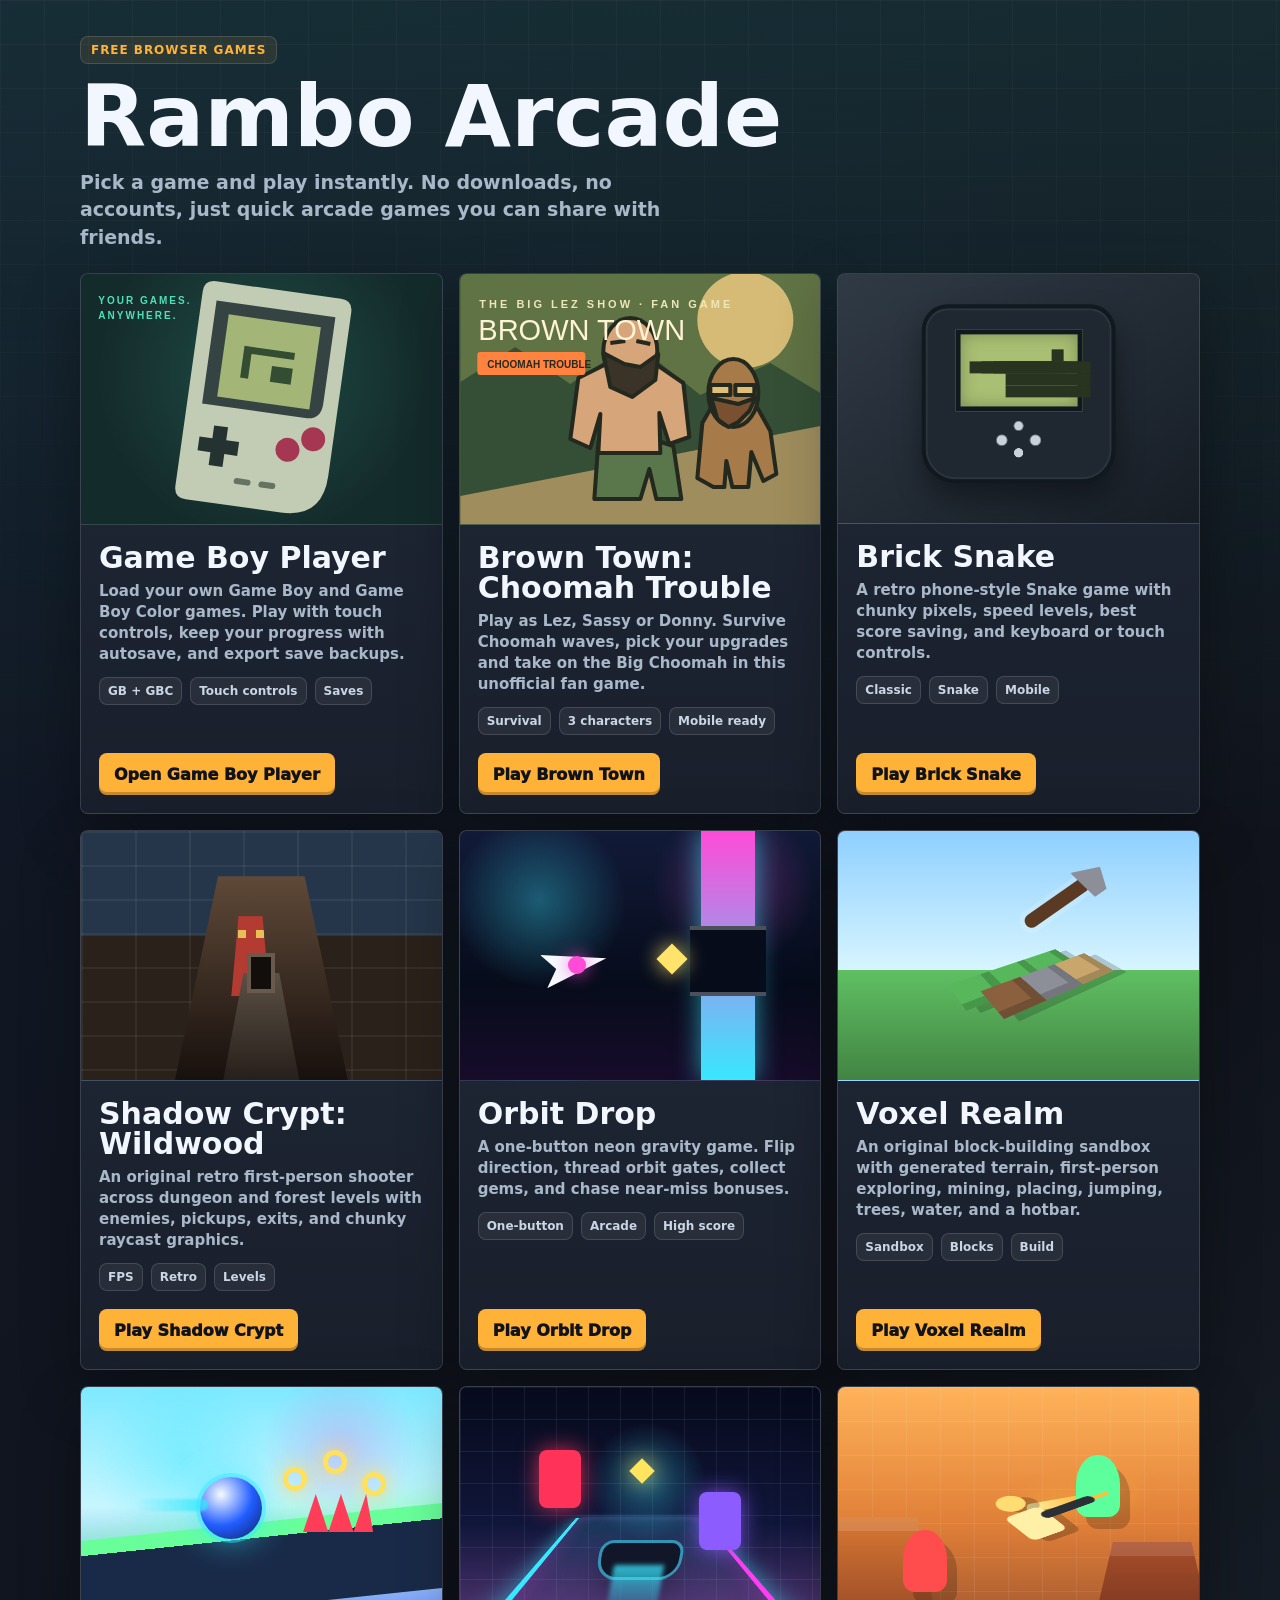
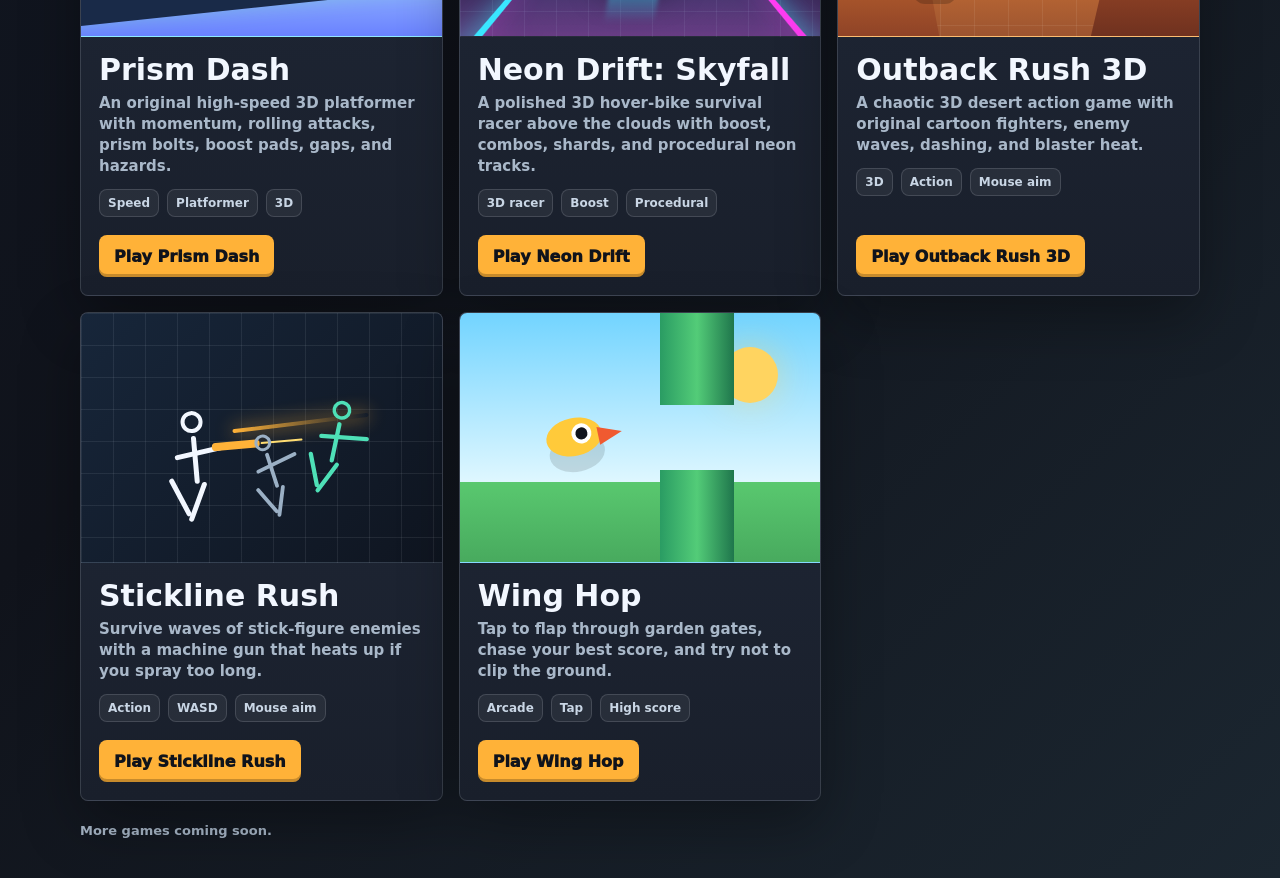
==== commit c8a7dd28: "Add Game Boy player with touch controls and device saves Support local GB/GBC cartridges, separate a" ====
--- a/index.html
+++ b/index.html
@@ -917,6 +917,15 @@
     </section>
 
     <section class="grid" aria-label="Games">
+      <a class="card" href="gameboy-player.html">
+        <div class="preview" style="background:radial-gradient(circle at 50% 40%,#4ee0b730,transparent 70%),#142b2b;display:grid;place-items:center" aria-hidden="true">
+          <svg viewBox="0 0 360 250" style="width:100%;height:250px" xmlns="http://www.w3.org/2000/svg">
+            <g transform="translate(107 15) rotate(8 75 110)"><path d="M0 12Q0 0 12 0H138Q150 0 150 12V177Q150 220 108 220H12Q0 220 0 208Z" fill="#c2cbb3"/><path d="M15 19H135V106Q135 123 119 123H15Z" fill="#354342"/><rect x="29" y="31" width="93" height="83" fill="#a3b677"/><path d="M49 60H100V67H57V92H49Z" fill="#324d32"/><rect x="79" y="76" width="21" height="16" fill="#324d32"/><path d="M30 143H44V156H57V170H44V183H30V170H17V156H30Z" fill="#243331"/><circle cx="106" cy="157" r="12" fill="#a53752"/><circle cx="130" cy="143" r="12" fill="#a53752"/><rect x="57" y="192" width="17" height="6" rx="3" fill="#647362"/><rect x="82" y="192" width="17" height="6" rx="3" fill="#647362"/></g>
+            <text x="17" y="30" font-family="Arial,sans-serif" font-size="10" font-weight="bold" letter-spacing="2" fill="#4ee0b7">YOUR GAMES.</text><text x="17" y="45" font-family="Arial,sans-serif" font-size="10" font-weight="bold" letter-spacing="2" fill="#4ee0b7">ANYWHERE.</text>
+          </svg>
+        </div>
+        <div class="content"><div><h2>Game Boy Player</h2><p>Load your own Game Boy and Game Boy Color games. Play with touch controls, keep your progress with autosave, and export save backups.</p><div class="meta"><span>GB + GBC</span><span>Touch controls</span><span>Saves</span></div></div><div class="play">Open Game Boy Player</div></div>
+      </a>
       <a class="card" href="big-lez.html">
         <div class="preview" style="background:#304a30;display:grid;place-items:center;min-height:250px;overflow:hidden" aria-hidden="true">
           <svg viewBox="0 0 360 250" style="width:100%;height:250px" xmlns="http://www.w3.org/2000/svg">
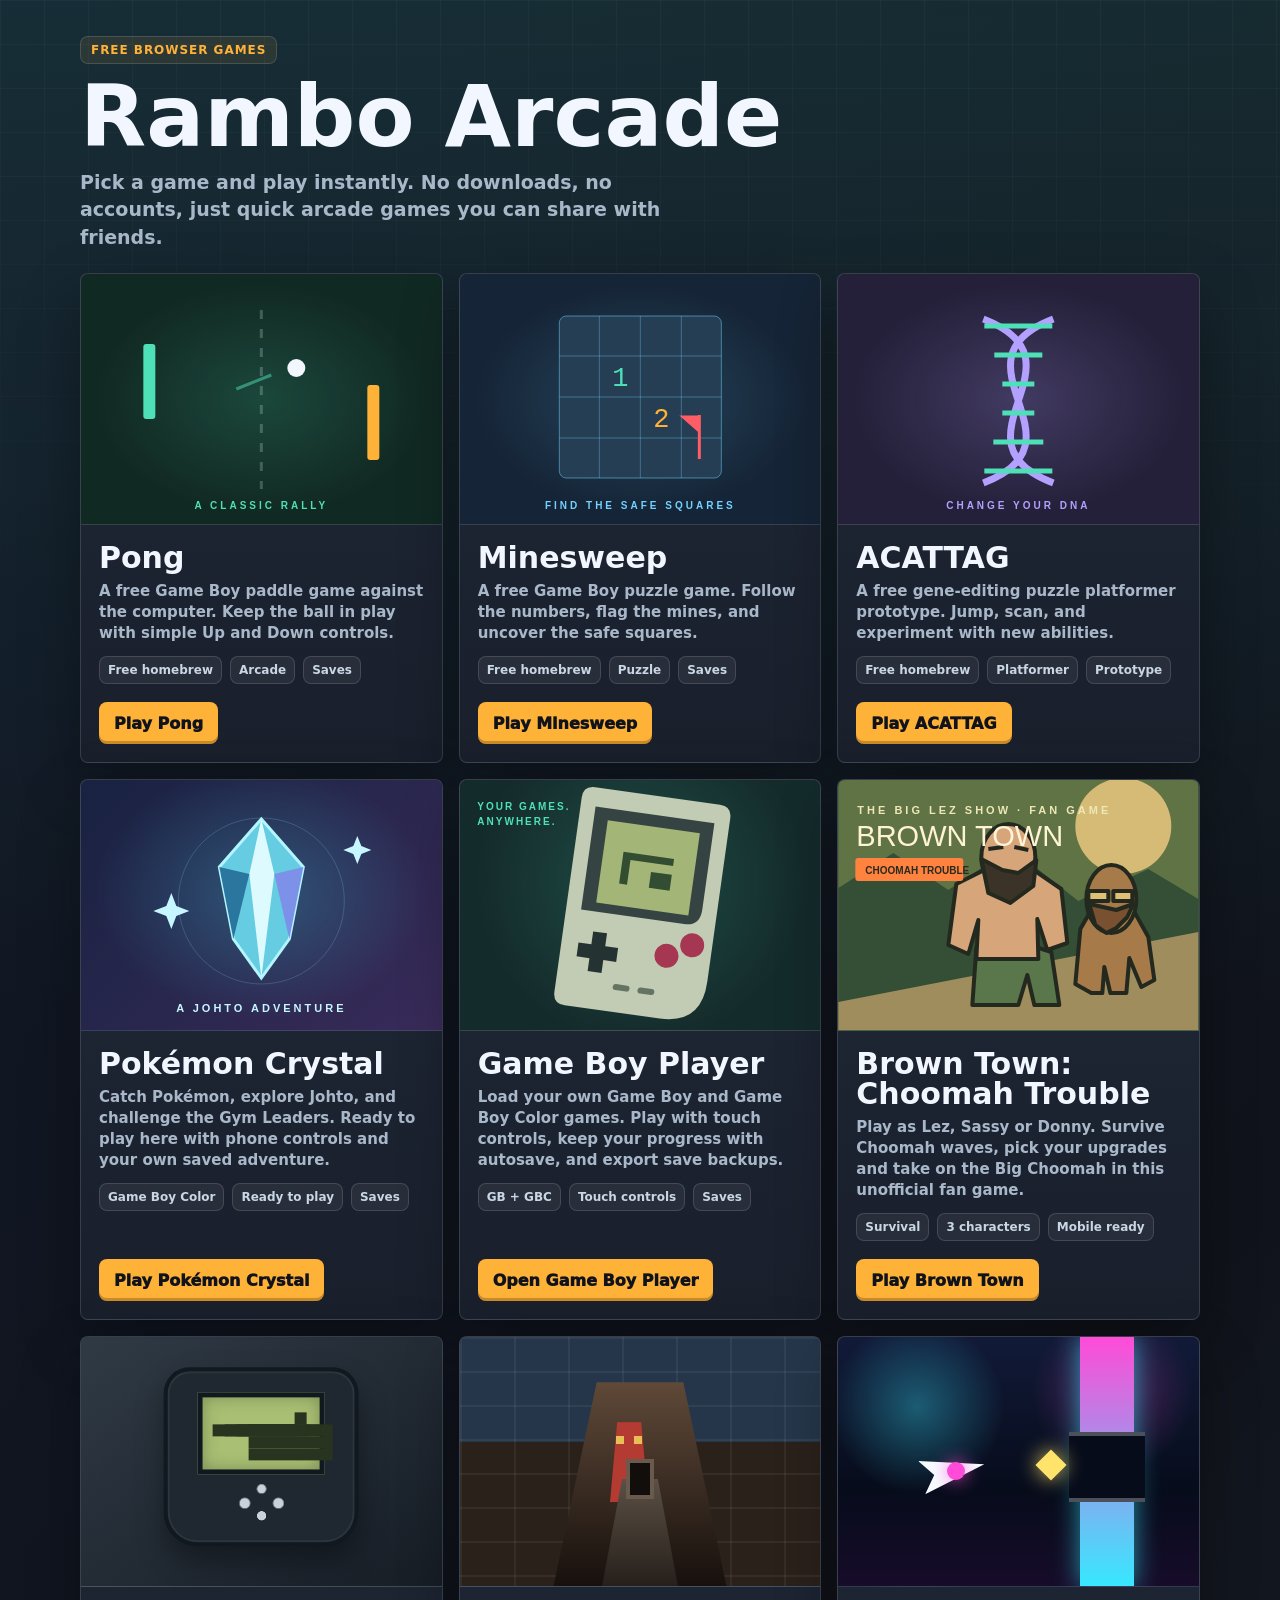
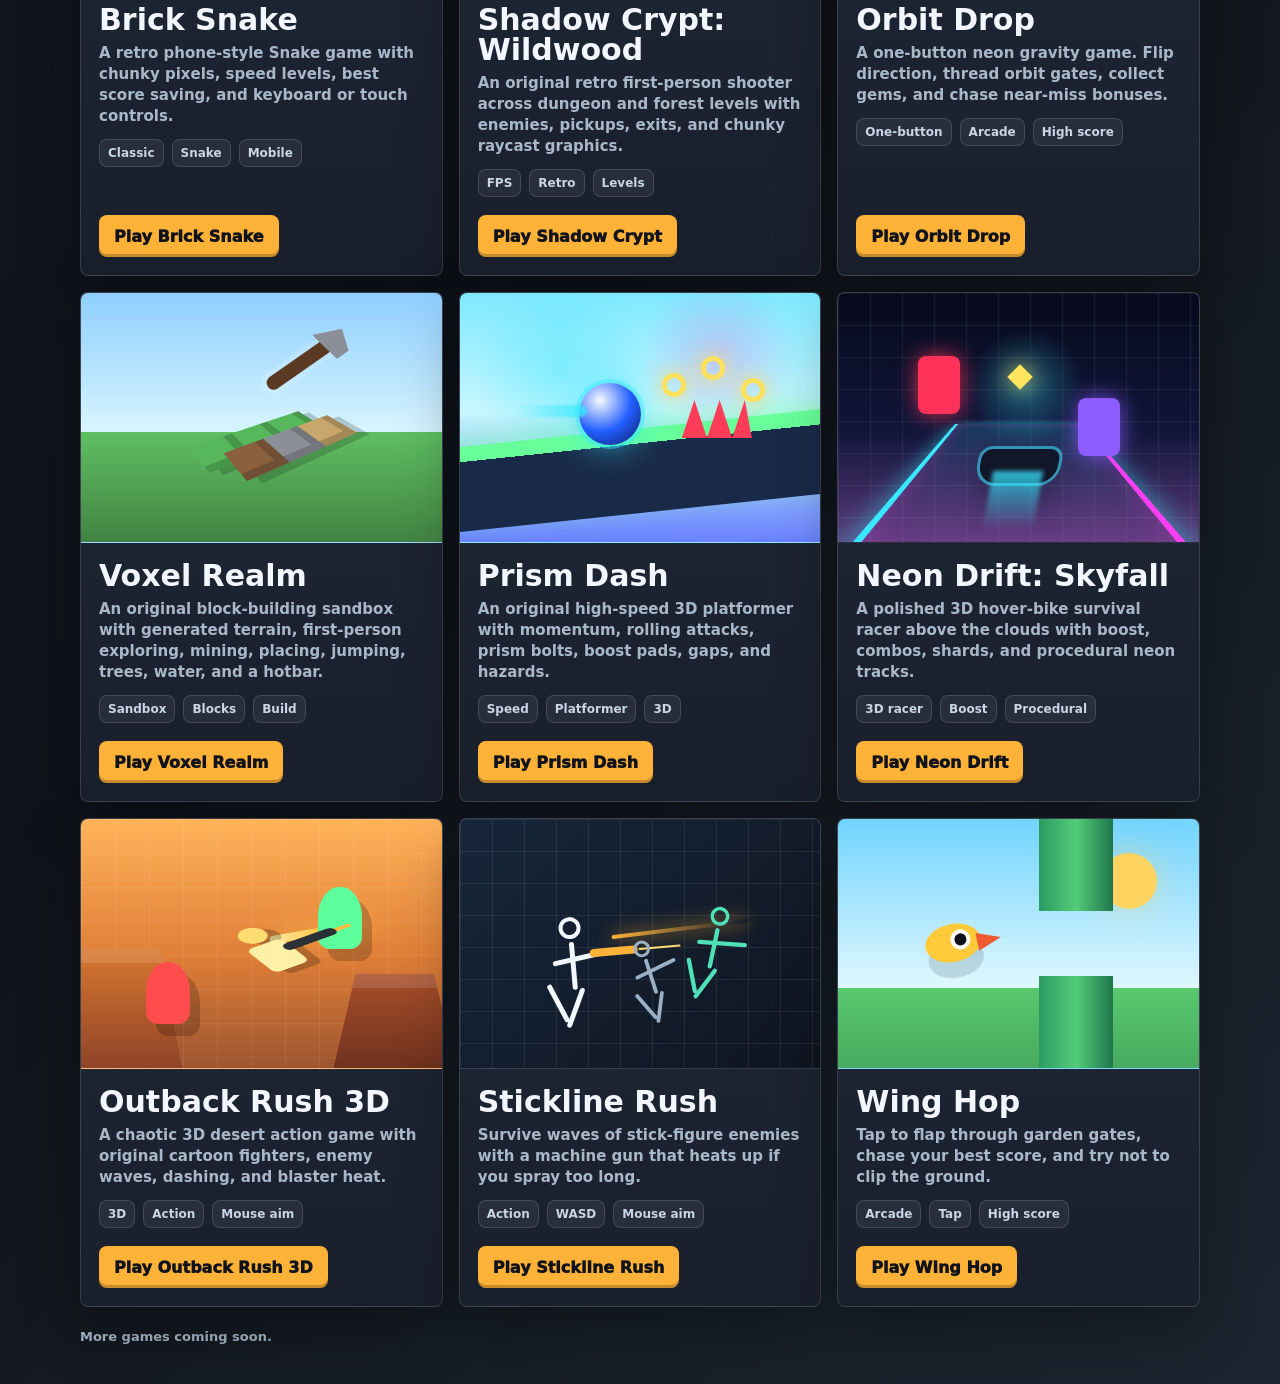
==== commit 4cb7c501: "Add ready-to-play Game Boy games and improve save restores" ====
--- a/index.html
+++ b/index.html
@@ -917,6 +917,30 @@
     </section>
 
     <section class="grid" aria-label="Games">
+      <a class="card" href="gameboy-player.html?game=pong">
+        <div class="preview" style="background:radial-gradient(ellipse at 50% 50%,#4ee0b72a,transparent 65%),#112923;display:grid;place-items:center" aria-hidden="true"><svg viewBox="0 0 360 250" style="width:100%;height:250px" xmlns="http://www.w3.org/2000/svg"><rect x="62" y="70" width="12" height="75" rx="3" fill="#4ee0b7"/><rect x="286" y="111" width="12" height="75" rx="3" fill="#ffb238"/><path d="M180 36V215" stroke="#eafcfb" stroke-opacity=".22" stroke-width="3" stroke-dasharray="9 10"/><circle cx="215" cy="94" r="9" fill="#f2f7ff"/><path d="m155 115 35-14" stroke="#4ee0b7" stroke-width="3" stroke-opacity=".5"/><text x="180" y="235" text-anchor="middle" font-family="Arial,sans-serif" font-size="10" font-weight="bold" letter-spacing="3" fill="#4ee0b7">A CLASSIC RALLY</text></svg></div>
+        <div class="content"><div><h2>Pong</h2><p>A free Game Boy paddle game against the computer. Keep the ball in play with simple Up and Down controls.</p><div class="meta"><span>Free homebrew</span><span>Arcade</span><span>Saves</span></div></div><div class="play">Play Pong</div></div>
+      </a>
+      <a class="card" href="gameboy-player.html?game=minesweep">
+        <div class="preview" style="background:radial-gradient(ellipse at 50% 50%,#71d3ff30,transparent 65%),#152436;display:grid;place-items:center" aria-hidden="true"><svg viewBox="0 0 360 250" style="width:100%;height:250px" xmlns="http://www.w3.org/2000/svg"><rect x="99" y="42" width="162" height="162" rx="7" fill="#263e54" stroke="#71d3ff" stroke-opacity=".5"/><path d="M139 42V204M180 42V204M221 42V204M99 82H261M99 123H261M99 164H261" stroke="#71d3ff" stroke-opacity=".35"/><text x="152" y="112" font-family="monospace" font-size="27" fill="#4ee0b7">1</text><text x="193" y="153" font-family="monospace" font-size="27" fill="#ffb238">2</text><path d="M239 141V185M239 143h-16l16 14" fill="#ff5d66" stroke="#ff5d66" stroke-width="3"/><text x="180" y="235" text-anchor="middle" font-family="Arial,sans-serif" font-size="10" font-weight="bold" letter-spacing="3" fill="#71d3ff">FIND THE SAFE SQUARES</text></svg></div>
+        <div class="content"><div><h2>Minesweep</h2><p>A free Game Boy puzzle game. Follow the numbers, flag the mines, and uncover the safe squares.</p><div class="meta"><span>Free homebrew</span><span>Puzzle</span><span>Saves</span></div></div><div class="play">Play Minesweep</div></div>
+      </a>
+      <a class="card" href="gameboy-player.html?game=acattag">
+        <div class="preview" style="background:radial-gradient(ellipse at 50% 50%,#b3a0ff35,transparent 65%),#242039;display:grid;place-items:center" aria-hidden="true"><svg viewBox="0 0 360 250" style="width:100%;height:250px" xmlns="http://www.w3.org/2000/svg"><path d="M145 45c110 42-40 122 70 164M215 45c-110 42 40 122-70 164" fill="none" stroke="#b3a0ff" stroke-width="7"/><path d="M146 52H214M156 81H204M164 110H196M164 139H196M155 168H205M146 197H214" stroke="#4ee0b7" stroke-width="5"/><text x="180" y="235" text-anchor="middle" font-family="Arial,sans-serif" font-size="10" font-weight="bold" letter-spacing="3" fill="#b3a0ff">CHANGE YOUR DNA</text></svg></div>
+        <div class="content"><div><h2>ACATTAG</h2><p>A free gene-editing puzzle platformer prototype. Jump, scan, and experiment with new abilities.</p><div class="meta"><span>Free homebrew</span><span>Platformer</span><span>Prototype</span></div></div><div class="play">Play ACATTAG</div></div>
+      </a>
+      <a class="card" href="gameboy-player.html?game=pokemon-crystal">
+        <div class="preview" style="background:radial-gradient(ellipse at 50% 45%,#3a9ab766,transparent 65%),linear-gradient(135deg,#182241,#392b5a);display:grid;place-items:center" aria-hidden="true">
+          <svg viewBox="0 0 360 250" style="width:100%;height:250px" xmlns="http://www.w3.org/2000/svg">
+            <circle cx="180" cy="121" r="83" fill="none" stroke="#9af0ff" stroke-opacity=".18"/>
+            <path d="M180 39 222 87 208 159 180 198 152 159 138 87Z" fill="#65cce2" stroke="#b2f5ff" stroke-width="3"/>
+            <path d="M180 39 168 94 180 198 193 94Z" fill="#ddfaff"/><path d="M138 87 168 94 152 159Z" fill="#2a769e"/><path d="M222 87 193 94 208 159Z" fill="#7c91e7"/>
+            <path d="m90 113 5 13 13 5-13 5-5 13-5-13-13-5 13-5zm186-57 4 10 10 4-10 4-4 10-4-10-10-4 10-4z" fill="#c6f6ff"/>
+            <text x="180" y="232" text-anchor="middle" font-family="Arial,sans-serif" font-size="11" font-weight="bold" letter-spacing="3" fill="#c6f6ff">A JOHTO ADVENTURE</text>
+          </svg>
+        </div>
+        <div class="content"><div><h2>Pokémon Crystal</h2><p>Catch Pokémon, explore Johto, and challenge the Gym Leaders. Ready to play here with phone controls and your own saved adventure.</p><div class="meta"><span>Game Boy Color</span><span>Ready to play</span><span>Saves</span></div></div><div class="play">Play Pokémon Crystal</div></div>
+      </a>
       <a class="card" href="gameboy-player.html">
         <div class="preview" style="background:radial-gradient(circle at 50% 40%,#4ee0b730,transparent 70%),#142b2b;display:grid;place-items:center" aria-hidden="true">
           <svg viewBox="0 0 360 250" style="width:100%;height:250px" xmlns="http://www.w3.org/2000/svg">
